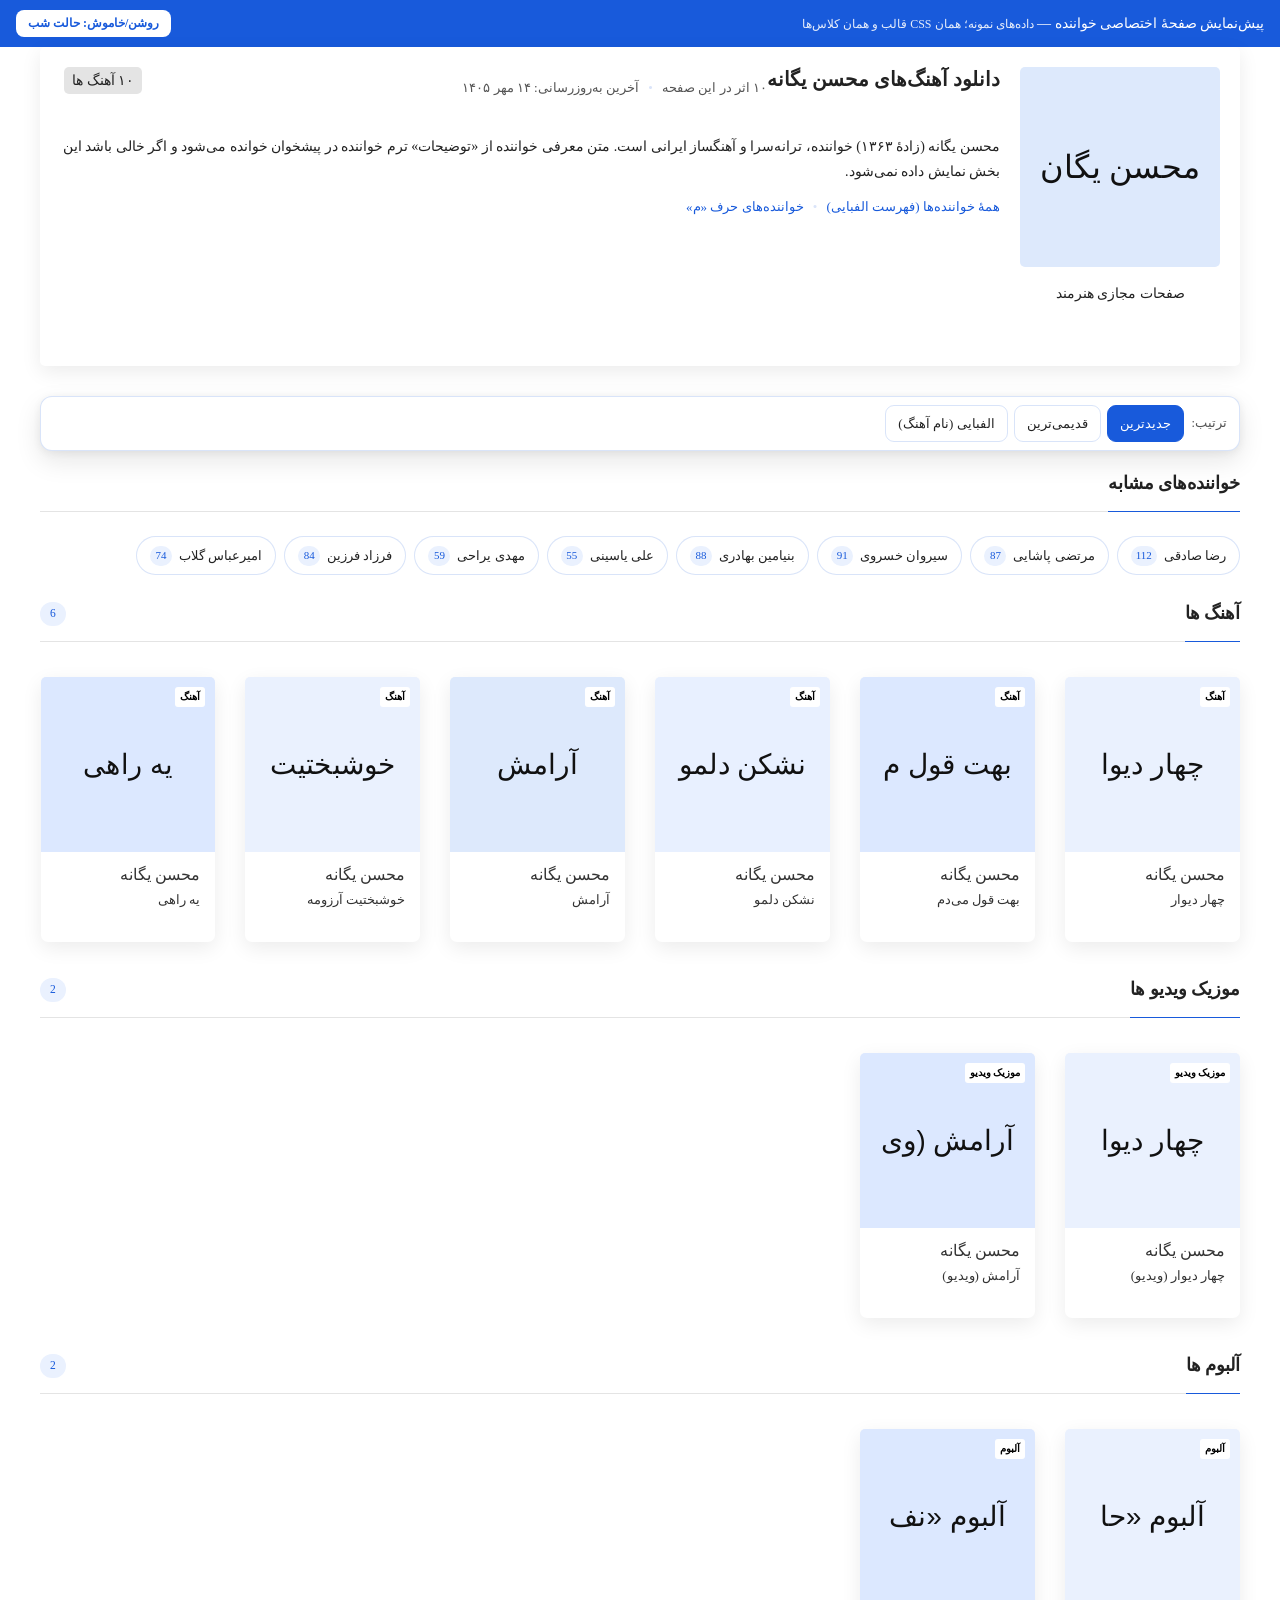
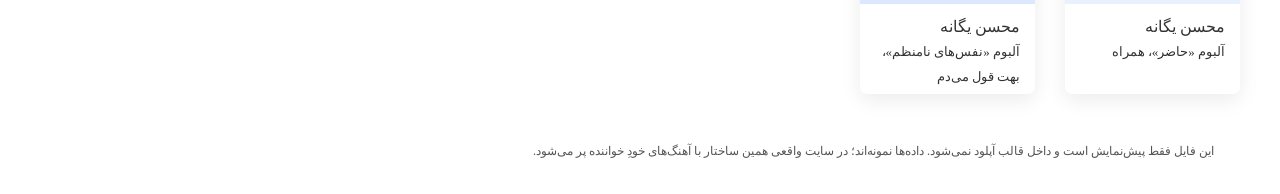
==== cover-post/preview/artist.html @ c1105f00 "feat(artist): artist page v2 — sort bar, profile meta, similar artists, MusicGroup schema taxonomy-s" ====
<!DOCTYPE html>
<html lang="fa" dir="rtl">
<head>
<meta charset="utf-8">
<meta name="viewport" content="width=device-width, initial-scale=1">
<meta name="theme-color" content="#185ADB">
<title>پیش‌نمایش صفحهٔ اختصاصی خواننده — محسن یگانه</title>
<style>
/* --- استایل واقعی قالب (همان style.css) --- */
@charset "utf-8";
/*
Theme Name: TaranehYar
Description: ترانه‌یار (TaranehYar)، پوستهٔ راست‌چین موسیقی برای وردپرس.
Version: 1.0.0
Author: اتحاد وردپرس (EtehadWP)
Text Domain: taranehyar
Domain Path: /languages
*/
/*
==================================================================================
  سیستم رنگ سازمانی آهنگ‌بان  (طراحی تخت — بدون گرادینت)
  --------------------------------------------------------------------------
  آبی آهنگ‌بان      #185ADB      →  --ab-blue       (رنگ اصلی/تأکیدی)
  آبی تیره (هاور)   #1246AD      →  --ab-blue-dark
  آبی کم‌رنگ        #EAF1FE      →  --ab-blue-soft  (هدر باکس ترانه، چیپ‌ها، دکمهٔ ثانویه)
  پس‌زمینهٔ صفحه     #FFFFFF      →  --ab-page       (سفید ساده و استاندارد؛ بدون آبی کمرنگ)
  مشکی              #111111      →  --ab-ink        (پس‌زمینهٔ حالت شب)
  زغالی             #222222      →  --ab-charcoal   (کارت‌های حالت شب)
  سفید              #FFFFFF      →  --ab-white / --ab-surface
  --------------------------------------------------------------------------
  همهٔ رنگ‌های تأکیدی قالب به --ab-blue نگاشت شده‌اند؛ برای تغییر سراسری رنگ سایت
  فقط همان یک متغیر را عوض کنید. حالت شب با بازنویسی همین متغیرها کار می‌کند.
================================================================================== */
:root{
--ab-blue: #185ADB;
--ab-blue-dark: #1246AD;
--ab-blue-accent: #185ADB;
--ab-blue-soft: #EAF1FE;
--ab-ink: #111111;
--ab-charcoal: #222222;
--ab-white: #FFFFFF;
--ab-page: #FFFFFF;
--ab-surface: #FFFFFF;
--ab-text: #222222;
--ab-muted: #555555;
--ab-line: rgba(24,90,219,0.16);
--ab-shadow: 0 10px 26px rgba(17,17,17,0.10),0 2px 8px rgba(17,17,17,0.06);
}
.night{
--ab-blue: #185ADB;
--ab-blue-dark: #1246AD;
--ab-blue-accent: #4C8BFF;
--ab-blue-soft: rgba(24,90,219,0.22);
--ab-page: #111111;
--ab-surface: #222222;
--ab-text: #EEEEEE;
--ab-muted: #BDBDBD;
--ab-line: rgba(255,255,255,0.10);
--ab-shadow: 0 10px 26px rgba(0,0,0,0.45);
}

html,body,div,span,applet,object,iframe,h1,h2,h3,h4,h5,h6,p,blockquote,pre,a,abbr,acronym,address,big,
cite,code,del,dfn,em,img,ins,kbd,q,s,samp,small,strike,strong,sub,sup,tt,var,b,u,i,dl,dt,dd,ol,ul,li,
fieldset,form,label,legend,table,caption,tbody,tfoot,thead,tr,th,td,article,aside,canvas,details,embed, 
figure,figcaption,footer,header,hgroup,menu,output,section,summary,time,mark,audio,video{
margin: 0;padding: 0;border: 0;font-size: 100%;font: inherit;vertical-align: baseline;}
article,aside,details,figcaption,figure,footer,header,hgroup,menu,section{display: block;}
body{line-height: 1px;}
ol,ul{list-style: none;}
blockquote,q{quotes: none;}
blockquote:before,blockquote:after,q:before,q:after{content: '';content: none;}
.aligncenter,img.aligncenter{clear: both;display: block;margin-left: auto;margin-right: auto;margin-top: 15px;margin-bottom: 15px;text-align:center;}
.alignright,img.alignright{float: right;margin: 0 0 15px 15px;}
.alignleft,img.alignleft{float: left;margin: 0 15px 15px 0;}
img{max-width: 100%;height: auto;}
table{border-collapse: collapse;border-spacing: 0;}
ul,ul li{list-style-type: none;}
a{text-decoration: none;transition: 0.3s all;-moz-transition:0.3s all;-webkit-transition:0.3s all;}
a:hover{transition: 0.3s all;-moz-transition:0.3s all;-webkit-transition:0.3s all;}
.clear{clear: both;}
.clear2{clear: both;padding: 7px 0;}
.clear3{clear: both;padding: 14px 0;}
strong{font-weight: bold;}

.h1_hidden_home{display: none;visibility: hidden;opacity: 0;}

@font-face {
font-family: vazir;
src: url('fonts/vazir-fd.woff') format('woff');
font-weight: normal;
font-display: swap;
}
@font-face {
font-family: vazir;
src: url('fonts/vazir-bold-fd.woff') format('woff');
font-weight: bold;
font-display: swap;
}
@font-face {
font-family: vazir;
src: url('fonts/vazir-light-fd.woff') format('woff');
font-weight: 300;
font-display: swap;
}

@font-face {
font-family: vazir;
src: url('fonts/vazir-medium-fd.woff') format('woff');
font-weight: 500;
}

input,button,textarea{font-family: vazir,tahoma;
transition: all 0.3s ease-in-out;-moz-transition: all 0.3s ease-in-out;
-webkit-transition: all 0.3s ease-in-out;}
*{box-sizing: border-box;-moz-box-sizing: border-box;-webkit-box-sizing: border-box;}
body{background: var(--ab-page);color: var(--ab-text);font-family: vazir,tahoma;font-size: 14px;line-height: 25px;direction: rtl;text-align: right;overflow-x: hidden;font-weight: 400;}
a{color: #333;}
.tarlanweb_center{width: 1300px;height: auto;margin: 0 auto;}



#header{width: 100%;height: auto;position: relative;z-index: 88888;padding: 30px 0;
background: #fff;box-shadow: 0px 0px 10px rgba(0, 0, 0, 0.15);}
.darkHeader{background: #fff;padding: 7px 0 !important;position: fixed !important;top: 0;
box-shadow: 0px 0px 10px rgba(0, 0, 0, 0.15);}
.logo_top{width: 150px;height: 40px;float: right;line-height: 0;margin-left: 15px;}
.logo_top a{display: block;line-height: 0;}

.menu_right{width: 45%;float: right;margin-top: 3px;}
.menu_right > ul > li{float: right;margin-left: 5px;}
.menu_right > ul > li:last-child{margin-left: 0;}
.menu_right > ul > li > a{padding: 5px 12px;font-size: 16px;display: inline-block;position: relative;font-weight: 500;
border-radius: 5px;}
.menu_right ul li a:hover,.night .menu_right ul li a:hover{background: var(--ab-blue);color: #fff;}
.menu_right > ul > li > a:hover,.menu_right > ul > li > a:focus,.menu_right > ul > li > a:active{}
.menu_right > ul > li > a:hover:before,.menu_right > ul > li > a:focus:before,.menu_right > ul > li > a:active:before {
-webkit-transform: scale(1);transform: scale(1);}
.menu_right .menu-item-has-children::after{font-family: 'IcoFont';content: '\eac8';
position: absolute;left: 5px;bottom: 0;
transition: all 0.3s ease-in-out;-moz-transition: all 0.3s ease-in-out;
-webkit-transition: all 0.3s ease-in-out;}
.menu_right .menu-item-has-children:hover::after{transform: rotate(180deg);-moz-transform: rotate(180deg);
transition: all 0.3s ease-in-out;-moz-transition: all 0.3s ease-in-out;
-webkit-transition: all 0.3s ease-in-out;}
.menu_right .menu-item-has-children:hover::after{color: #333;}
.menu_right .menu-item-has-children:hover,.menu_right ul ul .menu-item-has-children{}
.menu_right > ul > li.menu-item-has-children > a{padding: 0 6px 0 20px;}
.menu_right > ul > li.menu-item-has-children:hover > a{background: var(--ab-blue);color: #fff;}
.menu_right .menu-item-has-children:hover > a,.menu_right ul ul .menu-item-has-children:hover > a{background: var(--ab-blue);color: #fff;}
.menu_right ul ul .menu-item-has-children:hover > a:before{background: var(--ab-blue);color: #fff;}
.menu_right ul ul .menu-item-has-children::after{position: absolute;
font-family: 'IcoFont';content: '\eac9';font-size: 15px;bottom: 5px !important;left: 10px;}
.menu_right .current-menu-item,.menu_right .current-menu-parent,.menu_right .current-post-parent{}
.menu_right li {position:relative;margin:0px;}
.menu_right li ul.sub-menu {width:200px;position:absolute;margin-top:15px;z-index:999999999;
display:none;background: #333;text-align: right;padding: 15px;border-top: unset;
border-radius:7px;}
.menu_right li ul ul.sub-menu {margin-top: 0;}
.menu_right ul ul li{width: 100%;height: 30px;position: relative;float: right;margin: 3px 1.5%;}
.menu_right ul ul li a {width: 100%;padding:0 10px;position: relative;font-size: 13px;border-radius: 5px;
display: block;height: 30px;line-height: 30px;}
.menu_right > ul > li > ul.sub-menu {top:100%;right: 0;}
.menu_right li li ul {top:0px;right:100%;}
.menu_right li a {display: block;}
#searches{
    width: 220px;
    height: 30px;
    position: relative;float: left;margin: 6px 10px 0 0;
    border-radius:25px;
}
#lsds{
    width: 100%;
    border: none;
    position: absolute;
    left: 0;
    outline: unset;
    background: rgba(167,167,167,.3);color: #444;
    height: 30px;
    text-indent: 10px;font-size: 12px;
    border-radius:25px;
}
#searches button{width: 40px;height: 30px;font-size: 18px;text-align: center;
border: none;position: relative;outline: unset;border-radius: 25px;line-height: 33px;
cursor: pointer;float: left;background: rgba(167,167,167,.3);color: #444;}
#searches button:hover{background: var(--ab-blue);color: #fff;}
.socials_box{float: left;margin-top: 6px;direction: ltr;}
.socials_box a{float: left;width: 30px;height: 30px;margin-right: 7px;text-align: center;line-height: 30px;font-size: 20px;border-radius: 3px;}
.socials_box a.icofont-facebook:hover{background: #4285f4;}
.socials_box a.icofont-paper-plane:hover{background: #08c;}
.socials_box a.icofont-instagram:hover{background: var(--ab-blue);}
.socials_box a.icofont-whatsapp:hover{background: #42e960;}
.socials_box a.icofont-twitter:hover{background: #00aced;}
.socials_box a.icofont-youtube-play:hover{background: var(--ab-blue);}
.socials_box a.icofont-movie:hover{background: #ed145b;}
.socials_box a:hover{color: #fff;}
#footer .socials_box{float: none;margin: 10px auto;}
#footer .socials_box a{display: inline-block;float: none;margin: 5px;}

.dark_light_mode{width: 110px;height: 24px;float: left;position: relative;margin: 9px 0 0 10px;}
#mobiles_header .dark_light_mode{margin-top: 21px;}
.dark_light_mode i{font-size: 24px;margin-top: 0;}
.dark_light_mode .icofont-moon{float: right;}
.dark_light_mode .icofont-sun{float: left;}
.dark_active .icofont-moon{float: left;}
.dark_active .icofont-sun{float: right;}
.toggle_modes {
  position: absolute;margin: auto;
  left: 0px;right: 0;top: 0;
  background: var(--ab-blue);
  width:50px;
  height: 24px;
  cursor: pointer;
  border-radius: 20px;
  transition: 0.5s;
}
.toggle_modes.active {background: #19191b;}
.toggle_modes:before {
  left: 3px;top: 2px;
  content: '';
  position: absolute;
  width: 20px;
  height: 20px;
  background: #fff;
  border-radius: 50%;
  transition: 0.5s;
}
.toggle_modes.active:before {left: 27px;background: #fff;}
.dark_active .icofont-moon{float: left;}
.dark_active .icofont-sun{float: right;}
.vip_img_box{width: 100%;height: auto;clear: both;margin: 30px 0;}
.vip_img_box ul{margin: 0 -10px;}
.vip_img_box ul li{width:50%;float: right;padding: 10px;}
.vip_post{width: 100%;position: relative;direction: rtl;margin: auto;}
.vip_post figure{margin-bottom: 10px;}
.vip_post figure,.vip_post figure a{line-height: 0;display: block;}
.vip_post a img{width: 100%;border-radius: 7px;max-height:360px;}
.ft_box_format{font-family: tahoma;position: absolute;right: 10px;top: 10px;font-size: 10px;font-weight: bold;
padding: 10px 5px;color: #000;background: #fff;line-height: 0;text-transform: capitalize;border-radius: 3px;}
.vip_post header h2{width: 100%;height: auto;margin: 10px 0 5px 0;}
.vip_post header h2 a{display: block;font-size: 15px;font-weight: bold;}
.vip_post header h2 a:hover{color: var(--ab-blue-accent);}

.song_boxs{width: 100%;height: auto;position: relative;margin: 20px 0;}
.songs_title_box{width: 100%;height: auto;clear: both;}
.songs_title_box h3,.songs_title_box h1,.songs_title_box h2{font-size: 18px;float: right;
font-weight: bold;border-bottom: 1px solid var(--ab-blue);padding-bottom: 15px;}
.songs_title_box a{float: left;padding: 2px 10px;border: 1px solid #ddd;margin-top: -3px;background: #fff;
border-radius: 5px;}

.songs_title_box a:hover{border: 1px solid var(--ab-blue);background: var(--ab-blue);color: #fff;}
.song_boxs_posts,.artist_boxs{width: 100%;height: auto;clear: both;}

.song_boxs_posts ul{margin: 0 -15px;}
.song_boxs_posts ul li{width: 16.66%;height: auto;padding: 15px;float: right;}
.songs_post{width: 100%;position: relative;height: 265px;background: #fff;
box-shadow: 0 6px 20px rgba(17,17,17,.08);border-radius: 7px;transition: all 0.3s ease-in-out;-moz-transition: all 0.3s ease-in-out;-webkit-transition: all 0.3s ease-in-out;}
.songs_post header figure{margin-bottom: 10px;}
.songs_post header figure img{width:100%;border-radius: 5px 5px 0 0;}
.songs_post header figure a{display: block;line-height: 0;}
.songs_post header h2 a{display: block;font-size: 16px;font-weight: 500;padding: 0 15px;}
.songs_post header h2 a span{display: block;font-size: 13px;}

.artist_boxs a{width: 180px;height: 180px;display: block;margin: 0 auto;text-align: center;}
.artist_boxs a img{width: 150px;height: 150px;border-radius: 50%;margin: 0 auto;display: block;}
.artist_boxs a span{display: block;margin-top: 5px;}

.songs_post:hover,.artist_boxs a:hover{-webkit-transform: scale(1.08);-moz-transform: scale(1.08);transform: scale(1.08);}

.archive_txt_box{width: 100%;height: auto;clear: both;}

#footer{width: 100%;height: auto;clear: both;padding: 60px 0;position: relative;background: #1d1f28;
color:#fff;text-align: center;}
#footer nav li{display: inline-block;}
#footer nav li a{padding: 5px 15px;color:#fff;border-radius: 5px;}
#footer nav li a:hover,.night #footer nav li a:hover{background: var(--ab-blue);}
#footer p{margin-bottom: 5px;}
#footer a{color:#fff;}
.pagination_box{width: 100%;height: auto;clear: both;margin: 25px 0 50px 0;}
.pagination{width: 100%;list-style: none;box-sizing: border-box;text-align: center;}
.pagination li {width: 40px;height: 40px;display: inline-block;padding: 0;float: none;margin:4px;}
.pagination li a,.pagination li .inactive,.pagination .current{width: 40px;height: 40px;text-align: center;
line-height: 44px;font-size: 18px;background: #111;display: inline-block;color:#fff;
border-radius: 5px;}
.pagination .current,.pagination li a:hover{color: #fff;background: var(--ab-blue);}




#ads_top,#ads_top_dl{width: 100%;height: auto;padding: 15px 0;text-align: center;}


#breadcrumbs_container {
    width: 100%;
    margin: 0 auto;margin-bottom: 25px;
    padding: 15px 0;
    background: rgba(167,167,167,.3);
}




.tooltip {
    position: relative;
}
.tooltip .tooltiptext {
    visibility: hidden;font-size: 13px;
    position: absolute;
    width: 150px;
    background-color: #555;
    color: #fff;
    text-align: center;
    padding: 5px 0;
    border-radius: 6px;
    z-index: 1;
    opacity: 0;
    transition: opacity .6s;
}
.tooltip:hover .tooltiptext {
    visibility: visible;
    opacity: 1;
}
.tooltip .tooltiptext2 {
    visibility: hidden;
    position: absolute;
    width: 120px;
    background-color: #555;
    color: #fff;
    text-align: center;
    padding: 5px 0;
    border-radius: 6px;
    z-index: 1;
}
.tooltip:hover .tooltiptext2 {
    visibility: visible;
}
.tooltip-right {
  top: -5px;
  left: 125%;  
}
.tooltip-right2 {
  top: -5px;
  left: 105%;  
}

.tooltip-right::after {
    content: "";
    position: absolute;
    top: 50%;
    right: 100%;
    margin-top: -5px;
    border-width: 5px;
    border-style: solid;
    border-color: transparent #555 transparent transparent;
}

.tooltip-bottom {
  top: 135%;
  left: 50%;  
  margin-left: -60px;
}

.tooltip-bottom2 {
  top: 125%;
  left: 50%;  
  margin-left: -60px;
}

.tooltip-bottom::after {
    content: "";
    position: absolute;
    bottom: 100%;
    left: 50%;
    margin-left: -5px;
    border-width: 5px;
    border-style: solid;
    border-color: transparent transparent #555 transparent;
}

.tooltip-top {
  bottom: 125%;
  left: 50%;  
  margin-left: -60px;
}
.tooltip-top2 {
  bottom: 115%;
  left: 50%;  
  margin-left: -60px;
}

.tooltip-top::after {
    content: "";
    position: absolute;
    top: 100%;
    left: 50%;
    margin-left: -5px;
    border-width: 5px;
    border-style: solid;
    border-color: #555 transparent transparent transparent;
}

.tooltip-left {
  top: -5px;
  bottom:auto;
  right: 128%;  
}

.tooltip-left2 {
  top: -5px;
  bottom:auto;
  right: 105%;  
}

.tooltip-left::after {
    content: "";
    position: absolute;
    top: 50%;
    left: 100%;
    margin-top: -5px;
    border-width: 5px;
    border-style: solid;
    border-color: transparent transparent transparent #555;
}

.tooltip .tooltiptext-bottomarrow {
    visibility: hidden;
    width: 120px;
    background-color: #111;
    color: #fff;
    text-align: center;
    border-radius: 6px;
    padding: 5px 0;
    position: absolute;
    z-index: 1;
    bottom: 130%;
    left: 50%;
    margin-left: -60px;
}
.tooltip .tooltiptext-bottomarrow::after {
    content: "";
    position: absolute;
    top: 100%;
    left: 50%;
    margin-left: -5px;
    border-width: 5px;
    border-style: solid;
    border-color: black transparent transparent transparent;
}
.tooltip:hover .tooltiptext-bottomarrow {
    visibility: visible;
}

.tooltip .tooltiptext-toparrow {
    visibility: hidden;
    width: 120px;
    background-color: #111;
    color: #fff;
    text-align: center;
    border-radius: 6px;
    padding: 5px 0;
    position: absolute;
    z-index: 1;
    top: 150%;
    left: 50%;
    margin-left: -60px;
}
.tooltip .tooltiptext-toparrow::after {
    content: "";
    position: absolute;
    bottom: 100%;
    left: 50%;
    margin-left: -5px;
    border-width: 5px;
    border-style: solid;
    border-color: transparent transparent black transparent;
}
.tooltip:hover .tooltiptext-toparrow {
    visibility: visible;
}

.tooltip .tooltiptext-leftarrow {
    visibility: hidden;
    width: 120px;
    background-color: #111;
    color: #fff;
    text-align: center;
    border-radius: 6px;
    padding: 5px 0;
    position: absolute;
    z-index: 1;
    top: -5px;
    left: 110%;
}
.tooltip .tooltiptext-leftarrow::after {
    content: "";
    position: absolute;
    top: 50%;
    right: 100%;
    margin-top: -5px;
    border-width: 5px;
    border-style: solid;
    border-color: transparent black transparent transparent;
}
.tooltip:hover .tooltiptext-leftarrow {
    visibility: visible;
}
.tooltip .tooltiptext-rightarrow {
    visibility: hidden;
    width: 120px;
    background-color: #111;
    color: #fff;
    text-align: center;
    border-radius: 6px;
    padding: 5px 0;
    position: absolute;
    z-index: 1;
    top: -5px;
    right: 110%;
}
.tooltip .tooltiptext-rightarrow::after {
    content: "";
    position: absolute;
    top: 50%;
    left: 100%;
    margin-top: -5px;
    border-width: 5px;
    border-style: solid;
    border-color: transparent transparent transparent black;
}
.tooltip:hover .tooltiptext-rightarrow {}
 

.comments_boxes_p ul{margin: 7px 0;}
.comments_boxes_p li{position: relative;padding-right: 22px;}
.comments_boxes_p li::before {
    content: "\eed6";
    font-family: IcoFont !important;
    vertical-align: middle;
    position: absolute;
    right: 0;
    font-size: 20px;
    color: #43b649;
}
#comment-nav-above{text-align: center;border-radius: 3px;-moz-border-radius: 3px;-webkit-border-radius: 3px;
box-shadow: 1px 1px 7px rgba(0,0,0,.2);-moz-box-shadow: 1px 1px 7px rgba(0,0,0,.2);-webkit-box-shadow: 1px 1px 7px rgba(0,0,0,.2);-ms-box-shadow: 1px 1px 7px rgba(0,0,0,.2);margin: 5px auto;border: none;
display: table;white-space: nowrap;padding: 3px;}
#comment-nav-above a,#comment-nav-above span {padding: 7px 14px;display: inline-block;
border-radius: 3px;-moz-border-radius: 3px;-webkit-border-radius: 3px;}
#comment-nav-above a:focus,#comment-nav-above a:hover,#comment-nav-above span.current {background: #e54a3a;color: #fff;}

#comments,.woocommerce-Reviews{width: 100%;height: auto;margin: 10px auto;}
#commentform{width: 100%;height: auto;margin: 0 auto;}
.comment-form-rating{width: 100%;float: right;margin-bottom: 0 !important;}
.right-commentss{width: 100% !important;height: auto;float: right;}
.leftss00{width: 100%;float: left;}
.comment-form-author{width: 49.4%;float: right;}
.comment-form-email{width: 49.4%;float: left;}
.comment-form-url{display: none;}

textarea#comment,.woocommerce #review_form #respond textarea,#reviews textarea{width: 100% !important;
height: 150px !important;float: left !important;margin-bottom: 5px;}
.comment-form-comment{width: 100%;height: auto;float: none;margin: 0 auto;}
.side_boxs select{width: 90% !important;height: 30px;margin: 15px auto;float: none !important;}
#comments input#author,#comments input#email,#comments input#url,#reviews input#url,
#reviews input#email,#reviews input#author,.side_boxs select,
#edd_checkout_form_wrap input[type="text"],#edd_checkout_form_wrap input[type="email"],
#edd_checkout_form_wrap input[type="password"],#edd_checkout_form_wrap input[type="tel"],
#edd_checkout_form_wrap textarea,.rkianoosh_txt form input{
  width: 100%;
  height: 40px;
  float: right;
  position: relative;
  font-size: 13px !important;
background: rgba(255,255,255,0.2);color: #fff;
border: 1px solid rgba(255,255,255,0.2);
  text-indent: 10px;
  border-radius: 5px;
}
.rkianoosh_fields input[type="submit"]{color: #fff !important;}


.wpcf7-quiz-label{width: 100%;clear: both;display: block;}
.wpcf7-form-control-wrap {position: unset !important;}

.comment-form-comment textarea#comment{width: 100% !important;}
.logged-in .comment-form-comment textarea#comment{width: 100% !important;}
.comment-form-comment textarea#comment,#reviews textarea,.rkianoosh_txt form textarea{
  font-size: 13px !important;
  height: 150px;background: rgba(255,255,255,0.2);color: #fff;
border: 1px solid rgba(255,255,255,0.2);
  padding: 10px;
  position: relative;
  text-align: justify !important;
  float: left;border-radius: 5px;}
.rkianoosh_txt form textarea,.rkianoosh_txt form input[type="submit"]{float: right !important;clear: both;}
#comments input#author,#comments input#email,#comments input#url,#comments textarea#comment,
#reviews input#author{transition: all 0.5s;margin:0 0 10px 0;}
.form-submit #submit,#reviews #submit,.rkianoosh_txt form input[type="submit"]{
width: 110px !important;
height: 40px !important;
font-size: 15px;border: unset;outline: unset;
cursor: pointer;
float: left;
background: var(--ab-blue);
color: #fff;
box-shadow: inset 0 1px 0 rgba(255,255,255,.15),0 1px 1px rgba(0,0,0,.075);
border: 1px solid transparent;
border-radius: 3px;
}
.form-submit #submit:hover,.rkianoosh_txt form input[type="submit"]:hover{color: #fff;background: var(--ab-blue);}
.bypostauthor{}
.comment-content{width: 100%;float: left;height: auto;position: relative;text-align: justify;}
.rkianoosh_ir_com{width: 100%;position: relative;margin-top: 5px;}
#respond{width:100%;height:auto;margin-bottom: 25px;}
.commentlist li{width:100%;height:auto;margin:0 auto;position: relative;border: 1px solid rgba(0,0,0,0.4);
padding:10px 15px;margin-bottom: 15px;background: rgba(255,255,255,0.2);
border-radius: 5px;}
.commentlist li footer{border-bottom: 1px solid rgba(0,0,0,.4);padding-bottom: 5px;margin-bottom: 5px;}

#reply-title{margin:0 20px;font-size: 14px;}
.left_kianoosh_like{width: auto;float: right;text-align: center;margin: 3px 7px 0 0;
font-size: 13px;padding: 0;line-height: 25px;}
.comments_likes{width: 40%;float: right;display: inline-grid;}
.comment-date{float: left;text-align: left;padding: 0;}
#comments .avatar,.woocommerce-Reviews .avatar{
  width: 45px !important;
  height: 45px !important;
  border-radius: 3px;
}
.fn{line-height: 30px;float: right;font-size: 15px;position: relative;z-index: 2;}
.fn a{color: #49962d !important;}

.comment-meta{padding-bottom: 0;padding: 0 !important;width: 50px;display: none;
position: absolute;right: 15px;top: 20px;
margin-top: 0 !important;border-top: none !important;}
.comment-replay{float: left;}
.comment-replay a{text-align: center;float: left;}
.comment-replay a::before{content: "\efd4";font-family: IcoFont !important;vertical-align: middle;margin-left: 5px;}
.comment-replay a:hover{}

#commentnotes{font-size:10px;}
.comment .depth-2,.comment .depth-3,.comment .depth-4,.comment .depth-5{width:97%;margin-bottom: 15px;}
.comment-title{font-size: 16px;padding: 15px;}
.attachment-shop_thumbnail{width: 23%;height: 50px;padding: 0.5%;margin: 5px 0.48%;float: right;border: 1px solid #D4D4D4;}




.responsive-menu-button-inner {position: absolute;width: 24px;height: 2px;
left: 0;top: 0;bottom: 0;right: 0;margin: auto;background-color: #afafaf;}
.panel-menu-button-inner::after,.panel-menu-button-inner::before,.responsive-menu-button-inner::after,
.responsive-menu-button-inner::before {content: "";
-webkit-transition: transform .45s cubic-bezier(.5,-.6,.19,1),top .45s cubic-bezier(.5,-.6,.19,1),bottom .45s cubic-bezier(.5,-.6,.19,1),background .3s ease-in-out;
-webkit-transition: top .45s cubic-bezier(.5,-.6,.19,1),bottom .45s cubic-bezier(.5,-.6,.19,1),background .3s ease-in-out,-webkit-transform .45s cubic-bezier(.5,-.6,.19,1);
transition: top .45s cubic-bezier(.5,-.6,.19,1),bottom .45s cubic-bezier(.5,-.6,.19,1),background .3s ease-in-out,-webkit-transform .45s cubic-bezier(.5,-.6,.19,1);
transition: transform .45s cubic-bezier(.5,-.6,.19,1),top .45s cubic-bezier(.5,-.6,.19,1),bottom .45s cubic-bezier(.5,-.6,.19,1),background .3s ease-in-out;
transition: transform .45s cubic-bezier(.5,-.6,.19,1),top .45s cubic-bezier(.5,-.6,.19,1),bottom .45s cubic-bezier(.5,-.6,.19,1),background .3s ease-in-out,-webkit-transform .45s cubic-bezier(.5,-.6,.19,1);
}
.panel-menu-button-inner,.panel-menu-button-inner::after,.panel-menu-button-inner::before,
.responsive-menu-button-inner,.responsive-menu-button-inner::after,.responsive-menu-button-inner::before{
position: absolute;width: 24px;height: 2px;background-color: #afafaf;}
.panel-menu-button-inner::before,.responsive-menu-button-inner::before{bottom: -7px;}
.panel-menu-button-inner::after,.responsive-menu-button-inner::after{top: -7px;}
.responsive-menu-button-inner::after, .responsive-menu-button-inner::before{right: 0;}

#mobiles_header{width:100%;height: 65px;position:fixed;top:0;right:0;left:0;
z-index:99999999999;background: #fff;padding:0 2%;box-shadow:0 0 20px rgba(0,0,0,0.4);}
#cssmenu{}
.navicon{height:40px;width:40px;line-height: 43px;float:left;cursor:pointer;position: relative;
font-size: 20px;text-align: center;background: #111;color: #fff;margin:12px 10px 0 0;
border-radius: 4px;}
#mobiles_header .circle_hlink{height:40px;width:40px;line-height: 43px;float: left;text-align: center;
cursor: pointer;background: #111;color: #fff;position: relative;font-size: 20px;margin:12px 10px 0 0;
border-radius: 4px;}

#mobiles_header .login_register_url{height:46px;width:46px;line-height: 49px;font-size: 25px;padding: 0;
margin:10px 15px 0 0 !important;text-align: center !important;}



.mobiles_menu{width: 240px;height: 100%;position: fixed;overflow-y: auto;float: none;
right: 0px;top: 0;background: #333;z-index: 999999999;margin: 0px -262px 0px 0px;}

.bodydeactive{width:100%;height:100%;background:rgba(0, 0, 0, 0.4);position:fixed;z-index:99999999;
display:none;top:0px;right: 0;left: 0;bottom: 0;}

.top_logo_title{width:100%;height:auto;background:#424141;text-align:center;position:relative;padding: 15px 0;margin-bottom: 10px;}
.top_logo_title a{display: block;width: 100%;height: auto;clear: both;color: #fff;}
.top_logo_title img{display: block;margin: 0 auto;padding: 10px 0;}
.top_logo_title span{padding-bottom: 10px;display: block;}

.search_icons{font-size: 18px;margin-left: 0;}
.search_mobile_box{}
.logo_mobiles{height: 40px;line-height: 0;margin-top: 12px;float: right;}
.logo_mobiles figure{width: 150px;height: 40px;}
.logo_mobiles span{display: block;line-height: 20px;}
.mob_titles_h1{font-size: 16px;margin-top: 10px;font-weight: bold;}
.mob_titles_h2{font-size: 12px;}

.searches_mobile{width: 100%;height: 65px;margin: 0 auto;display: none;z-index: 9999999999;
position:absolute;right: 0;left: 0;top: 0;color: #fff;}
#lsds_mobile{width: 100%;height: 100%;position: absolute;right: 0;top: 0;left: 0;bottom: 0;color: #333;
background: #fff;border: unset;padding-right: 20px;}
.searches_mobile button{width: 60px;height: 60px;text-align: center;font-size: 25px;cursor: pointer;color: #333;
border: unset;background: transparent;position: absolute;left: 0;top: 0;}

#cssmenu,#cssmenu ul,#cssmenu ul li,#cssmenu ul li a {
  margin: 0;
  padding: 0;
  border: 0;
  list-style: none;
  line-height: 1;
  display: block;
  position: relative;
  -webkit-box-sizing: border-box;
  -moz-box-sizing: border-box;
  box-sizing: border-box;
}
#cssmenu {
  width: 100%;
  color: #ffffff;position: relative;
}
#cssmenu ul ul {
  display: none;
}
.align-right {
  float: right;
}
#cssmenu ul li,#cssmenu ul li a{position: relative;display: block;}
#cssmenu > ul > li > a {
  padding: 10px 20px;
  z-index: 2;
  font-size: 14px;
  color: #fff;display: block;
}
#cssmenu > ul > li > a:hover,#cssmenu > ul > li.active > a,
#cssmenu > ul > li.open > a{background: var(--ab-blue);}
#cssmenu > ul > li.open > a {
  box-shadow: inset 0 1px 0 rgba(255, 255, 255, 0.15), 0 1px 1px rgba(0, 0, 0, 0.15);
}
#cssmenu > ul > li:last-child > a,#cssmenu > ul > li.last > a {}
.holder {
  width: 0;
  height: 0;
  position: absolute;
  top: 0;
  left: 0;
}
.holder::after,.holder::before {
  display: block;
  position: absolute;
  content: "";
  width: 6px;
  height: 6px;left: 20px;
  z-index: 10;
  -webkit-transform: rotate(-135deg);
  -moz-transform: rotate(-135deg);
  -ms-transform: rotate(-135deg);
  -o-transform: rotate(-135deg);
  transform: rotate(-135deg);
}
.holder::after {
  top: 11px;
  border-top: 2px solid #ffffff;
  border-left: 2px solid #ffffff;
}
#cssmenu > ul > li > a:hover > span::after,
#cssmenu > ul > li.active > a > span::after,
#cssmenu > ul > li.open > a > span::after {
  border-color: #eee;
}
.holder::before {
  top: 12px;
  border-top: 2px solid;
  border-left: 2px solid;
  border-top-color: inherit;
  border-left-color: inherit;
}
#cssmenu ul ul li a {
  padding: 10px 20px;
  z-index: 1;
  font-size: 13px;
  color: #eee;
}
#cssmenu ul ul li:hover > a,
#cssmenu ul ul li.open > a,
#cssmenu ul ul li.active > a {
  color: #fff;
}
#cssmenu ul ul li:first-child > a {
}
#cssmenu ul ul ul li:first-child > a {
}
#cssmenu ul ul ul li a {
  padding-right: 30px;
}
#cssmenu > ul > li > ul > li:last-child > a,
#cssmenu > ul > li > ul > li.last > a {
  border-bottom: 0;
}
#cssmenu > ul > li > ul > li.open:last-child > a,
#cssmenu > ul > li > ul > li.last.open > a {
}
#cssmenu > ul > li > ul > li.open:last-child > ul > li:last-child > a {
  border-bottom: 0;
}
#cssmenu ul ul li.has-sub > a::after {
  display: block;
  position: absolute;
  content: "";
  width: 5px;
  height: 5px;
  left: 20px;
  z-index: 10;
  top: 11.5px;
  border-top: 2px solid #eeeeee;
  border-left: 2px solid #eeeeee;
  -webkit-transform: rotate(-135deg);
  -moz-transform: rotate(-135deg);
  -ms-transform: rotate(-135deg);
  -o-transform: rotate(-135deg);
  transform: rotate(-135deg);
}
#cssmenu ul ul li.active > a::after,
#cssmenu ul ul li.open > a::after,
#cssmenu ul ul li > a:hover::after {
  border-color: #ffffff;
}
.mobiles_menu .socials_box{margin: 0 auto;float: none;text-align: center;background: #333;
position: absolute;bottom: 0;right: 0;left: 0;direction: ltr;}
.mobiles_menu .socials_box a{width: 40px;height: 40px;line-height: 40px;color: #fff;
display: inline-block;margin: auto;float: none;}

.site_desings{width: 100%;height: 25px;clear: both;padding-top: 5px;text-align: center;font-size: 12px;}
.social_ftb{margin-bottom: 10px;}

.top_page{position: fixed;left: 10px;bottom: 10px;width: 40px;height: 40px;line-height: 35px;
background: #fff;border-radius: 5px;box-shadow: 0 6px 20px rgba(17,17,17,.08);
font-size: 30px;text-align: center;cursor: pointer;display: none;z-index: 999999;
transition:all 0.3s ease-in-out;}
.top_page .icofont-thin-up{display: block;margin-top: 4px;}

.top_page:hover{background: var(--ab-blue);color:#fff;}

.fix_bottom_right_box{height: 30px;position: fixed;right: 10px;bottom: 15px;z-index: 999999;opacity: 0.7;}
.fix_bottom_right_box a{color: #fff;float: right;margin-left: 10px;border-radius: 5px;font-weight: bold;padding:17px 10px;line-height: 0;
font-size: 14px;}
.fix_bottom_right_box:hover{opacity: 1;}
.telegrams_ch{background: #005075;}
.instagrms_ch{background: var(--ab-blue);}

.pagination_box_artist{width: 100%;height: auto;clear: both;text-align: center;}
.pagination_box_artist a,.pagination_box_artist .current{text-align: center;font-size: 15px !important;background: #111;border-radius: 5px;color:#fff;padding:5px 12px;}
.pagination_box_artist .current,.pagination_box_artist a:hover{color: #fff;background: var(--ab-blue);}
.singers_box_tarlanweb li a{display: block;line-height: 0;text-align: center;}
.singers_box_tarlanweb li img{border-radius: 5px;}
.singers_box_tarlanweb li a span{width: 100%;height: 40px;line-height: 40px;}



.music_textss{text-align:center;}



.slide_img_top .owl-dots{display: none !important;}
.owl-carousel,.owl-carousel .owl-item{-webkit-tap-highlight-color:transparent;position:relative;direction: ltr !important;}
.owl-carousel .owl-stage{position:relative;-ms-touch-action:pan-Y;touch-action:manipulation;-moz-backface-visibility:hidden}
.owl-carousel .owl-stage:after{content:".";display:block;clear:both;visibility:hidden;line-height:0;height:0}
.owl-carousel .owl-stage-outer{position:relative;overflow:hidden;-webkit-transform:translate3d(0,0,0)}
.owl-carousel .owl-item,.owl-carousel .owl-wrapper{-webkit-backface-visibility:hidden;-moz-backface-visibility:hidden;-ms-backface-visibility:hidden;-webkit-transform:translate3d(0,0,0);-moz-transform:translate3d(0,0,0);-ms-transform:translate3d(0,0,0)}
.owl-carousel .owl-item{min-height:1px;float:left;-webkit-backface-visibility:hidden;-webkit-touch-callout:none}
.owl-carousel .owl-dots.disabled,.owl-carousel .owl-nav.disabled{display:none}
.no-js .owl-carousel,.owl-carousel.owl-loaded{display:block}
.owl-carousel .owl-dot,.owl-carousel .owl-nav .owl-next,.owl-carousel .owl-nav .owl-prev{cursor:pointer;-webkit-user-select:none;-khtml-user-select:none;-moz-user-select:none;-ms-user-select:none;user-select:none;
transition: all 0.3s ease-in-out;-moz-transition: all 0.3s ease-in-out;-webkit-transition: all 0.3s ease-in-out;}
.owl-carousel .owl-nav button.owl-next,.owl-carousel .owl-nav button.owl-prev,.owl-carousel button.owl-dot{
background:0 0;color:inherit;border:none;padding:0!important;font:inherit;
}
.owl-carousel.owl-loading{opacity:0;display:block}
.owl-carousel.owl-hidden{opacity:0}
.owl-carousel.owl-refresh .owl-item{visibility:hidden}
.owl-carousel.owl-drag .owl-item{-ms-touch-action:pan-y;touch-action:pan-y;-webkit-user-select:none;-moz-user-select:none;-ms-user-select:none;user-select:none}
.owl-carousel.owl-grab{cursor:move;cursor:grab}
.owl-carousel.owl-rtl{direction:rtl !important;}
.owl-carousel.owl-rtl .owl-item{float:right}
.owl-carousel .animated{animation-duration:1s;animation-fill-mode:both}
.owl-carousel .owl-animated-in{z-index:0}
.owl-carousel .owl-animated-out{z-index:1}
.owl-carousel .fadeOut{animation-name:fadeOut}
@keyframes fadeOut{0%{opacity:1}100%{opacity:0}}
.owl-height{transition:height .5s ease-in-out}
.owl-carousel .owl-item .owl-lazy{opacity:0;transition:opacity .4s ease}
.owl-carousel .owl-item .owl-lazy:not([src]),.owl-carousel .owl-item .owl-lazy[src^=""]{max-height:0}
.owl-carousel .owl-item img.owl-lazy{transform-style:preserve-3d}
.owl-carousel .owl-video-wrapper{position:relative;height:100%;background:#000}
.owl-carousel .owl-video-play-icon{position:absolute;height:80px;width:80px;left:50%;top:50%;margin-left:-40px;margin-top:-40px;background:url(owl.video.play.png) no-repeat;cursor:pointer;z-index:1;-webkit-backface-visibility:hidden;transition:transform .1s ease}
.owl-carousel .owl-video-play-icon:hover{-ms-transform:scale(1.3,1.3);transform:scale(1.3,1.3)}
.owl-carousel .owl-video-playing .owl-video-play-icon,.owl-carousel .owl-video-playing .owl-video-tn{display:none}
.owl-carousel .owl-video-tn{opacity:0;height:100%;background-position:center center;background-repeat:no-repeat;background-size:contain;transition:opacity .4s ease}
.owl-carousel .owl-video-frame{position:relative;z-index:1;height:100%;width:100%}
.owl-theme .owl-nav{text-align: center;-webkit-tap-highlight-color: transparent; }
.owl-theme .owl-nav [class*='owl-'] {width: 35px;height: 35px;font-size: 40px !important;
position: absolute;background: var(--ab-blue) !important;margin: auto;top: 45%;
color:#fff !important;text-align: center;cursor: pointer;
border-radius:7px;-webkit-transform: translateY(-50%);transform: translateY(-50%);}
.owl-carousel .owl-nav button.owl-prev{right: -10px !important;left: auto;}
.owl-carousel .owl-nav button.owl-next{left: -10px !important;right: auto;}
.owl-theme .owl-nav [class*='owl-']:hover{background: var(--ab-blue);color:#fff !important;text-decoration: none;}
.owl-theme .owl-nav .disabled {opacity: 0.5;cursor: default; }
.owl-theme .owl-nav.disabled + .owl-dots{margin-top: 10px; }
.owl-theme .owl-dots {text-align: center;-webkit-tap-highlight-color: transparent;margin-top: 20px;}
.owl-theme .owl-dots .owl-dot {display: inline;zoom: 1;*display: inline;}
.owl-theme .owl-dots .owl-dot span {width: 10px;height: 10px;margin: 3px;background: #ddd;display: block;
-webkit-backface-visibility: visible;transition: opacity 200ms ease;border-radius: 30px;}
.owl-theme .owl-dots .owl-dot.active span,.owl-theme .owl-dots .owl-dot:hover span{background: var(--ab-blue);}

.artists_slider .owl-item{padding: 20px 0;}

.vip_top_slider .owl-nav{visibility: hidden;opacity: 0;transition:all 0.3s ease-in-out;-moz-transition:all 0.3s ease-in-out;-webkit-transition:all 0.3s ease-in-out;}
.vip_top_slider:hover .owl-nav{visibility: visible;opacity: 1;}




.screen-reader-text {
  /* Reusable, toolbox kind of class */
  position: absolute;font-size:0 !important;
}

.disabled {
  color: rgba(167,167,167,.3);
  cursor: default;
}

.show {
  display: inline-block !important;
}

#index_music_player{box-shadow: 0 6px 20px rgba(17,17,17,.08);background: #fff;border-radius: 7px;}
.music_box_player {width:100%;height:80px;font-size:1em;margin:0 auto;padding:15px;margin:30px 0;position: relative;}
.music_box_player .player {
  height: 60px;
  margin: 0;
  position: relative;
  width: 100%;
  /* Small devices (tablets, 768px and up) */
  /* Medium devices (desktops, 992px and up) */
  /* Large devices (large desktops, 1200px and up) 
  *zoom: 1;*/
}
.player_controls{width: 170px;height: 50px;float: left;vertical-align: middle;}
.music_box_player .large-toggle-btn {width: 50px;height: 50px;float: left;}
.music_box_player .large-toggle-btn .icofont-play-alt-1{
  cursor: pointer;
  display: inline-block;
  position: relative;
  font-size: 50px;
}
.music_box_player .large-toggle-btn .icofont-pause {
  cursor: pointer;
  display: inline-block;
  position: relative;
  font-size: 50px;
}
.music_box_player .info-box {width: 83%;position: relative;float: right;height: 50px;}
.music_box_player .info-box .track-info-box {width: 22%;height: 50px;
  float: right;font-family: vazir;
  font-size: 12px;
  visibility: visible !important; /* hidden 
  *zoom: 1;*/
}
.music_box_player .info-box .track-info-box .track-title-text{display: block;font-size: 16px;font-weight: 500;}
.music_box_player .info-box .track-info-box .audio-time {
  display: inline-block;
  padding: 0 0 0 5px;
  width: 80px;
}
.music_box_player .info-box .track-info-box:before, body .music_box_player .player .info-box .track-info-box:after {
  content: " ";
  display: table;
}
.music_box_player .info-box .track-info-box:after {
  clear: both;
  display: block;
  font-size: 0;
  height: 0;
  visibility: hidden;
}
.music_box_player .progress-box {
  float: left;
  min-width: 75%;margin-top: 19px;
  position: relative;
}
.music_box_player .progress-box .progress-cell {
  height: 12px;width: 100%;float: left;
  position: relative;direction: ltr;
}
.music_box_player .progress-box .progress-cell .progress {
  background: #555;
  height: 8px;
  position: relative;
  width: auto;
}
.music_box_player .progress-box .progress-cell .progress .progress-buffer {
  background: var(--ab-blue);
  height: 100%;
  width: 0;
}
.music_box_player .progress-box .progress-cell .progress .progress-indicator {
  background: #000;
  border-radius: 3px;
  cursor: pointer;
  height: 10px;
  left: 0;
  overflow: hidden;
  position: absolute;
  top: -1px;
  width: 22px;
}
.music_box_player .previous-track-btn {
  cursor: pointer;float: left;width: 40px;height: 50px;text-align: center;line-height: 58px;
  display: inline-block;
}
.music_box_player .previous-track-btn:before {
  content: "\ecad";
  font: 2em IcoFont !important;
  
}
.music_box_player .next-track-btn,.album_show_hide{
  cursor: pointer;width: 40px;height: 50px;text-align: center;line-height: 57px;
  display: inline-block;float: right;
}
.album_show_hide{line-height: 58px;}
.music_box_player .next-track-btn:before{
  content: "\ecad";
  font: 2em IcoFont !important;
  transform: rotate(180deg);display: inline-block;
}
.album_show_hide i{font-size: 2em;}

.music_box_player .player:before,.music_box_player .player:after {
  content: " ";
  display: table;
}
.music_box_player .player:after {
  clear: both;
  display: block;
  font-size: 0;
  height: 0;
  visibility: hidden;
}
.music_box_player .play-list {
  display: block;font-family: vazir;
  width: 300px;
position: absolute;left: 0;top: 75px;
z-index: 888;
background: #fff;box-shadow: 0 6px 20px rgba(17,17,17,.08);
border-radius:0 0 7px 7px;
padding: 0 10px 10px 10px;
}
.music_box_player .play-list .play-list-row {
  display: block;
  margin: 10px 0;
  width: 100%;
  /**zoom: 1;*/
}
.music_box_player .play-list .play-list-row .track-title .playlist-track {
  color: #333;
  text-decoration: none;
}
.music_box_player .play-list .play-list-row .track-title .playlist-track:hover {
  text-decoration: underline;
}
.music_box_player .play-list .play-list-row .small-toggle-btn {
  cursor: pointer;
  display: inline-block;
  height: 20px;
  margin: 0 auto;
  overflow: hidden;
  position: relative;
  text-align: center;
  vertical-align: middle;
  width: 20px;
}
.music_box_player .play-list .play-list-row .small-toggle-btn .small-play-btn {
  display: inline-block;
}
.music_box_player .play-list .play-list-row .small-toggle-btn .small-play-btn:before {
  content: "\eca6";
  font: 0.85em icofont;
}
.music_box_player .play-list .play-list-row .small-toggle-btn .small-pause-btn {
  display: inline-block;
}
.music_box_player .play-list .play-list-row .small-toggle-btn .small-pause-btn:before {
  content: "\eca5";
  font: 0.85em icofont;
}
.music_box_player .play-list .play-list-row .track-number {
  display: inline-block;
}
.music_box_player .play-list .play-list-row .track-title {
  display: inline-block;
}
.music_box_player .play-list .play-list-row .track-title .playlist-track {
  text-decoration: none;
}
.music_box_player .play-list .play-list-row .track-title .playlist-track:hover {
  text-decoration: underline;
}
.music_box_player .play-list .play-list-row .track-title.active-track {
  font-weight: bold;color: var(--ab-blue-accent) !important;
}
.music_box_player .play-list .play-list-row .track-title.active-track a{color: var(--ab-blue-accent);}
.music_box_player .play-list .play-list-row:before,.music_box_player .play-list .play-list-row:after {
  content: " ";
  display: table;
}
.music_box_player .play-list .play-list-row:after {
  clear: both;
  display: block;
  font-size: 0;
  height: 0;
  visibility: hidden;
}
.player_controls i:before{transition: all 0.3s ease-in-out;}
.player_controls i:hover:before,.large-toggle-btn .icofont-pause{color:var(--ab-blue);}

.volume_box{width: 30px;float: right;margin: -7px -40px 0 0;position: relative;}
.volume_box i{float: left;font-size: 2em;margin-top: -3px;}
.progress-box input[type=range] {direction: ltr;
  -webkit-appearance: none; /* Hides the slider so that custom slider can be made */
  width: 70px; /* Specific width is required for Firefox. */
  background: transparent; /* Otherwise white in Chrome */
position: absolute;
top: -50px;visibility: hidden;opacity: 0;
transform: rotate(-90deg);-moz-transform: rotate(-90deg);-webkit-transform: rotate(-90deg);
left: -30px;
}
.volume_box:hover input[type=range]{visibility: visible;opacity: 1;}
.progress-box input[type=range]::-webkit-slider-thumb {
  -webkit-appearance: none;
}

.progress-box input[type=range]:focus {
  outline: none; /* Removes the blue border. You should probably do some kind of focus styling for accessibility reasons though. */
}

.progress-box input[type=range]::-ms-track {
  width: 100%;
  cursor: pointer;

  /* Hides the slider so custom styles can be added */
  background: transparent; 
  border-color: transparent;
  color: transparent;
}
/* Special styling for WebKit/Blink */
.progress-box input[type=range]::-webkit-slider-thumb {
  -webkit-appearance: none;
height: 10px;
  width: 10px;
  border-radius: 3px;
  background: #ffffff;
  cursor: pointer;
  /*margin-top: -14px;  You need to specify a margin in Chrome, but in Firefox and IE it is automatic */
}

/* All the same stuff for Firefox */
.progress-box input[type=range]::-moz-range-thumb {
height: 10px;
  width: 10px;
  border-radius: 3px;
  background: #fff;
  cursor: pointer;
}

/* All the same stuff for IE */
.progress-box input[type=range]::-ms-thumb {
height: 10px;
  width: 10px;
  border-radius: 3px;
  background: #fff;
  cursor: pointer;
}

.progress-box input[type=range]::-webkit-slider-runnable-track {
  width: 100%;
  height: 8.4px;
  cursor: pointer;
  background: #555;
  border-radius: 1.3px;
}

.progress-box input[type=range]:focus::-webkit-slider-runnable-track {
  background: #555;
}

.progress-box input[type=range]::-moz-range-track {
  width: 100%;
  height: 8.4px;
  cursor: pointer;
  background: #555;
  border-radius: 1.3px;
}

.progress-box input[type=range]::-ms-track {
  width: 100%;
  height: 8.4px;
  cursor: pointer;
  background: transparent;
  border-color: transparent;
  color: transparent;
}
.progress-box input[type=range]::-ms-fill-lower {
  background: #555;
  border-radius: 2.6px;
}
.progress-box input[type=range]:focus::-ms-fill-lower {
  background: #555;
}
.progress-box input[type=range]::-ms-fill-upper {
  background: var(--ab-blue);
  border-radius: 2.6px;
}
.progress-box input[type=range]:focus::-ms-fill-upper {
  background: var(--ab-blue);
}

.progress-box input[type="range"]::-moz-range-progress {
  background-color: var(--ab-blue); 
}
.progress-box input[type="range"]::-webkit-progress-value {
  background-color: var(--ab-blue); 
}
.progress-box input[type="range"]::-ms-range-progress {
  background-color: var(--ab-blue); 
}



.single .post-edit-link{float: left;background: var(--ab-blue);color: #fff;padding: 2px 10px;border-radius: 5px;}
.single .post-edit-link:hover{opacity: 0.8;}

#left_side{width: 23.5%;height:auto;position:relative;float: left;}
.related_posts{width: 100%;background:#fff;margin-bottom:20px;padding: 20px;
border-radius:7px;box-shadow: 0 6px 20px rgba(17,17,17,.08);}
.single_posts_right{width: 75%;height: auto;margin: 0;float: right;position: relative;}
.single_posts{width: 100%;height: auto;padding: 20px;position: relative;background: #fff;
margin-bottom: 20px;border-radius: 7px;box-shadow: 0 6px 20px rgba(17,17,17,.08);}
.last_item_c{margin-bottom: 0;}
.rkianoosh_comment_box{border-bottom: 0;}
.tarlanweb_post_box header{margin: 5px 0 10px 0;clear: both;}
.tarlanweb_post_box header h1{font-size: 17px;font-weight: 500;padding-bottom:15px;display:inline-block;
border-bottom: 1px solid var(--ab-blue);
}
.stars_ratings_box{float: left;}

.single_content_box{position: relative;}
/* ---------------------------------------------------------------
   کاور پست (تصویر شاخص) — وسط‌چین + گوشه‌های گرد استاندارد + افکت
   قابل تنظیم (فقط عددها را عوض کن):
   • گردی گوشه‌ها ...... border-radius  ۱۶px   (نرم‌تر: ۲۰px / کمتر: ۱۰px)
   • حداکثر عرض کاور ... max-width      ۸۸۰px  (کوچک‌تر و «وسط‌تر»: ۷۰۰px)
   • خاموش کردن افکت‌ها  بلوک «AFEKTS» را کامنت کن
----------------------------------------------------------------- */
.single_featured_cover{margin: 0 0 22px 0;text-align: center;}
.single_featured_image{display: inline-block;position: relative;max-width: 880px;line-height: 0;
overflow: hidden;border-radius: 16px;vertical-align: top;
box-shadow: var(--ab-shadow);
animation: taranehyar_cover_in 0.55s ease-out both;}
.single_featured_image img{display: block;width: auto;height: auto;max-width: 100%;
border-radius: inherit;backface-visibility: hidden;
transition: transform 0.5s cubic-bezier(0.2,0.7,0.3,1),filter 0.5s ease;}
@keyframes taranehyar_cover_in{from{opacity: 0;transform: translateY(10px) scale(0.985);}to{opacity: 1;transform: none;}}
/* ----- AFEKTS: افکت ۱ = زوم نرم روی کاور | افکت ۲ = عبور درخشش مورب ----- */
.single_featured_image:hover img{transform: scale(1.045);filter: saturate(1.05) brightness(1.02);}
.single_featured_image::after{content: "";position: absolute;top: -60%;left: -60%;width: 45%;height: 220%;
pointer-events: none;transform: rotate(20deg) translateX(-260%);
background: rgba(255,255,255,0.24);filter: blur(10px);}
.single_featured_image:hover::after{animation: taranehyar_cover_shine 0.85s cubic-bezier(0.2,0.7,0.3,1);}
@keyframes taranehyar_cover_shine{from{transform: rotate(20deg) translateX(-260%);}to{transform: rotate(20deg) translateX(560%);}}
/* ----- پایان AFEKTS ----- */

@media (max-width: 767px){.single_featured_cover{margin-bottom: 16px;}.single_featured_image{border-radius: 12px;}}
@media (prefers-reduced-motion: reduce){
.single_featured_image,.single_featured_image img,.single_featured_image::after{animation: none !important;transition: none !important;}
.single_featured_image:hover img{transform: none;}
}
/* -------------------- باکس «متن ترانه» (متن آهنگ) --------------------
   منبع متن: فیلد music_text — وسط‌چین، با هدر، لینک خواننده و دکمهٔ کپی
   قابل تنظیم: border-radius، font-size، line-height، text-align
---------------------------------------------------------------------- */
.music_lyrics_box{position: relative;margin: 26px 0 10px 0;background: var(--ab-surface);
border: 1px solid var(--ab-line);border-radius: 12px;overflow: hidden;
box-shadow: var(--ab-shadow);}
.music_lyrics_head{display: flex;flex-direction: column;align-items: center;gap: 9px;padding: 15px 16px 13px 16px;
text-align: center;background: var(--ab-blue-soft);
border-bottom: 1px solid var(--ab-line);}
.music_lyrics_title{margin: 0;font-size: 16px;font-weight: 600;line-height: 1.9;color: var(--ab-text);}
.music_lyrics_title i{color: var(--ab-blue-accent);font-size: 19px;margin-left: 6px;vertical-align: middle;}
.music_lyrics_song{color: var(--ab-blue-accent);}
.music_lyrics_actions{display: flex;flex-wrap: wrap;align-items: center;justify-content: center;gap: 8px;margin: 0;}
.music_lyrics_artist_link,.music_lyrics_copy{display: inline-flex;align-items: center;gap: 5px;height: 30px;
padding: 0 11px;border-radius: 30px;font-size: 12px;line-height: 1;background: var(--ab-blue-soft);
color: var(--ab-blue-accent);border: 0;cursor: pointer;transition: background 0.25s ease,color 0.25s ease;}
.music_lyrics_artist_link i,.music_lyrics_copy i{font-size: 14px;}
.music_lyrics_artist_link:hover{background: var(--ab-blue);color: #fff;}
.music_lyrics_copy:hover{background: var(--ab-blue);color: #fff;}
.music_lyrics_copy.is-done{background: var(--ab-ink);color: var(--ab-white);}
.night .music_lyrics_copy.is-done{background: var(--ab-white);color: var(--ab-ink);}
.music_lyrics_text{padding: 18px 18px 22px 18px;font-size: 15px;line-height: 2.15;color: var(--ab-text);
text-align: center;word-wrap: break-word;overflow-wrap: anywhere;}
.music_lyrics_text p{margin: 0 0 14px 0;}
.music_lyrics_text p:last-child{margin-bottom: 0;}
.music_lyrics_text strong,.music_lyrics_text b{color: var(--ab-blue-accent);}
/* حالت شب با بازنویسی متغیرها در .night انجام می‌شود؛ نیازی به قاعدهٔ جداگانه نیست. */
@media (max-width: 767px){
.music_lyrics_head{padding: 13px 12px 12px 12px;}
.music_lyrics_title{font-size: 15px;}
.music_lyrics_text{padding: 14px 12px 18px 12px;font-size: 14px;line-height: 2;}
}
.single_content_box .music_box_player{height: auto;background: transparent;padding: 0;margin: 30px 0 0 0;}
.single_content_box .music_box_player .play-list{width: 100%;position: relative;left: 0;top: 0;z-index: 888;padding: 0;background: transparent;border-radius: 0;}
.single_content_box .play-list .play-list-row{margin: 0;padding: 8px 10px;}
.single_content_box .play-list-row{background: #fff;}
.single_content_box .plylodd{background: rgba(167,167,167,0.3);}
.single_content_box .player_controls{width: 130px;}
.single_content_box .info-box{width: 82%;}
.single_content_box .progress-box .progress-cell{width: 100%;}
.download_box{float: left;}
.download_box a{padding: 0 7px;margin-right: 5px;background: var(--ab-blue);
color: #fff;box-shadow: inset 0 1px 0 rgba(255,255,255,.15),0 1px 1px rgba(0,0,0,.075);
border: 1px solid transparent;border-radius: 3px;}
.download_box a:hover{background: var(--ab-blue);color: #fff;}
.title_tarlanweb_box{width: 100%;height: auto;clear: both;padding: 0;}
.tarlanweb_side_titles{font-size: 15px;font-weight: bold;
padding-bottom: 15px;border-bottom: 1px solid var(--ab-blue);display: inline-block;}
.liner {
    display: block;
    width: 100%;
    border-bottom: 1px solid rgba(167, 167, 167, 0.3);
    margin: -1px 0 20px;
}
.tarlanweb_side_box{width: 100%;height: auto;clear: both;}
.tarlanweb_side_box li{width: 100%;height: 80px;clear: both;padding: 10px;border-radius: 3px;}
.tarlanweb_side_box li:hover{background: rgba(0,0,0,0.1);}
.night .tarlanweb_side_box li:hover{background: rgba(255,255,255,0.1);}
.tarlanweb_side_box li .img_rkianoosh_box{width: 60px;height: 60px;float: right;margin-left: 10px;position: relative;}
.tarlanweb_side_box li a{width: 100%;height: 60px;display: block;position: relative;}
.tarlanweb_side_box li a span{display: block;}
.tarlanweb_side_box li:last-child{border: unset;}
.nowPlayingIcon {
    position: absolute;z-index: 999;
    right: 18px;top: 18px;
    display: flex;
    align-items: flex-end;
flex-direction: column-reverse;
justify-content: space-around;
width: 24px;
height: 24px;
-webkit-transform: rotate(-90deg);
transform: rotate(-90deg);
}
.nowPlayingIcon span {
    display: inline-block;
    width: 24px;
    height: 2px;
    background: white;
}
.nowPlayingIcon span:nth-child(1) {
    -webkit-animation: scale1Child 0.3s infinite;
    animation: scale1Child 0.3s infinite;
}
.nowPlayingIcon span:nth-child(2) {
    -webkit-animation: scale2Child 0.3s infinite;
    animation: scale2Child 0.3s infinite;
}
.nowPlayingIcon span:nth-child(3) {
    -webkit-animation: scale3Child 0.3s infinite;
    animation: scale3Child 0.3s infinite;
}
.nowPlayingIcon span:nth-child(4) {
    -webkit-animation: scale4Child 0.3s infinite;
    animation: scale4Child 0.3s infinite;
}
@-webkit-keyframes scale1Child{0%{width:4px}50%{width:16px}100%{width:4px}}
@keyframes scale1Child{0%{width:4px}50%{width:16px}100%{width:4px}}
@-webkit-keyframes scale2Child{0%{width:8px}50%{width:18px}100%{width:8px}}
@keyframes scale2Child{0%{width:8px}50%{width:18px}100%{width:8px}}
@-webkit-keyframes scale3Child{0%{width:20px}50%{width:16px}100%{width:20px}}
@keyframes scale3Child{0%{width:20px}50%{width:16px}100%{width:20px}}
@-webkit-keyframes scale4Child{0%{width:14px}50%{width:6px}100%{width:14px}}
@keyframes scale4Child{0%{width:14px}50%{width:6px}100%{width:14px}}


#index_music_player .play-list{display:none;}

.rel_sing_bbt .tarlanweb_side_box li{width:33.3%;float:right;clear:unset;}
.rel_sing_bbt .tarlanweb_side_titles{float:right;}
.left_artists_pp{float:left;padding: 4px 15px;background: rgba(167,167,167,.3);margin-top: -4px;
border-radius: 5px;}
.left_artists_pp:hover{background:var(--ab-blue);color:#fff;}
.left_artists_pp:hover a{color:#fff;}
.inactive_songs .inactive_box_cir{display: block;position: absolute;width: 100%;height: 100%;
top: 0;bottom: 0;right: 0;left: 0;background: rgba(0,0,0,0.4);}
.song_artists{font-size: 15px;font-weight: 500;}
.artist_songs_page_li{height:auto !important;line-height:auto !important;padding:0 !important;}
.artist_songs_page{line-height: 30px;text-align: center;font-size: 15px;padding:25px 0;height:auto !important;}
.artist_songs_page i{font-size: 22px;}
.dl_linksv_box{text-align: center;}
.dl_links_box,.dl_linksv_box{width: 100%;height: auto;clear: both;margin: 20px 0;text-align: center;}
.dl_links_box a,.dl_linksv_box a{width: 49%;height: 45px;line-height: 47px;display: block;text-align: center;font-size: 15px;margin: 5px 0;
overflow: hidden;border-radius: 10px;
background: var(--ab-blue);color: var(--ab-white);
box-shadow: none;
border: 1px solid var(--ab-blue);}
.dl_linksv_box a{width: 100%;background: var(--ab-blue-soft);color: var(--ab-blue-accent);border-color: var(--ab-line);}
.dl_link_128{float: right;}
.dl_links_320{float: left;}
.dl_links_box a i,.dl_linksv_box a i{font-size: 17px;margin-left: 5px;}

.dl_linksv_box ul{margin: 0 -5px;}
.dl_linksv_box ul li{width: 33.3%;padding: 5px;display: inline-block;}


.dl_links_box a:hover,.dl_linksv_box a:hover,.night .dl_links_box a:hover,
.night .dl_linksv_box a:hover{background: var(--ab-blue-dark);color: var(--ab-white);border-color: var(--ab-blue-dark);}
.night .download_box a:hover{background: var(--ab-blue);color: var(--ab-white);}
/* -------------------- تیتر بخش دانلود -------------------- */
.dl_title{display: flex;flex-wrap: wrap;align-items: center;justify-content: center;gap: 6px;
margin: 26px 0 4px 0;font-size: 16px;font-weight: 600;line-height: 2;text-align: center;color: var(--ab-text);}
.dl_title i{color: var(--ab-blue-accent);font-size: 19px;}
.dl_title_song{color: var(--ab-blue-accent);}

@media (max-width: 767px){.dl_title{font-size: 15px;margin-top: 22px;}}
.video_player{margin-top: 20px;}
.video_player video{width: 100%;height: auto;}

.rkianoosh_tags_box span,.comm_titrs{font-size: 15px;font-weight: bold;}
.rkianoosh_tags_box a{display: inline-block;margin: 2px;}
.rkianoosh_tags_box a:hover{color: var(--ab-blue-accent);}

.tarlanweb_post_ft{float: right;height: 30px;line-height: 31px;margin-left: 15px;font-size: 12px;}
.tarlanweb_post_ft i{display: inline-block;font-size: 15px;vertical-align: middle;}
.post-actions-right{width: 80px;float: right;margin-top: 3px;font-size: 12px;}
.post-actions-right i{display: inline-block;font-size: 15px;vertical-align: middle;margin-left: 5px;}
.post-actions-input{width: 250px;float: left;overflow: hidden;}
.post-actions-input input,.post-actions-input input p{width: 170px;position: relative;direction: ltr;
font-size: 12px;border: unset;background: rgba(167,167,167,0.3);color: #444;padding: 5px 10px;
border-radius: 5px;}
.tarlanweb_post_ft a:hover,#breadcrumbs a:hover{color: var(--ab-blue-accent);}
.socials_shares,.star_rates{float: left;}
.socials_shares a{font-size: 24px;margin-right: 10px;width: 22px;height: 22px;line-height: 22px;float: left;}
.socials_shares_box p{float: right;font-size: 15px;font-weight: bold;}
.kk-star-ratings{display: block !important;}
.kksr-stars{display: block !important;float: left;}
.kk-star-ratings .kksr-legend{display: block !important;float: right;margin-top: 2px !important;font-size: 12px !important;}
.socials_shares a:hover .icofont-facebook,.socials_box_fts a:hover .icofont-facebook{color: var(--ab-blue-accent);}
.socials_shares a:hover .icofont-paper-plane,.socials_box_fts a:hover .icofont-paper-plane{color: var(--ab-blue-accent);}
.socials_box_fts a:hover .icofont-instagram{
background: none;
color: var(--ab-blue-accent);
-webkit-text-fill-color: currentColor;
}
.socials_shares a:hover .icofont-whatsapp{color: var(--ab-blue-accent);}
.socials_shares a:hover .icofont-twitter,.socials_box_fts a:hover .icofont-twitter{color: var(--ab-blue-accent);}
.p404-textc{text-align: center;}


.taktarcks .play-list{display: none !important;}
.taktarcks .next-track-btn,.taktarcks .previous-track-btn{display: none;}
.taktarcks .player_controls{width: 50px;}
.taktarcks .info-box{width: 92%;}
.taktarcks .progress-box{min-width: 72%;}


.single_content_box form p{margin-bottom: 10px;}
.single_content_box form input,.single_content_box form textarea{background: rgba(167,167,167,.3);
border: 1px solid rgba(255,255,255,0.1);padding: 7px;color: #333;font-size: 13px;border-radius: 5px;
outline: unset;}
.single_content_box form input[type="submit"]{font-size: 15px;background:var(--ab-blue);cursor: pointer;
padding: 5px 20px;color: #fff;}
.single_content_box form textarea{width: 65%;}

.searchwp-live-search-results{color:#222;z-index: 99999999999 !important;}
.searchwp-live-search-result p{padding: 0.5em !important;}
.searchwp-live-search-result a{font-size: 12px;line-height: 20px !important;color: #555 !important;}
.searchwp-live-search-result img{width: 40px;height: 40px;float: right;border-radius: 5px;margin-left: 10px;}
.searchwp-live-search-result a span{display:block !important;}



.artist_name_head{float: right;font-size: 20px;font-weight: 600;}
.artist_det_tarlanweb .socials_box{margin-top: 0;}
.artist_txt_box{width: 100%;height: auto;clear: both;margin-top: 20px;}
.artist_resume_box{text-align: center;float: left;}
.artist_resume_box li{display: inline-block;margin:0 4px;padding: 1px 8px;
background: rgba(167,167,167,.3);border-radius: 5px;}

.artists_imsf .socials_box span{display: block;}
.artists_imsf .socials_box{width: 100%;}
.artists_imsf .socials_box a{display: inline-block;margin: 5px;}
.artist_box_tarlanweb{width: 100%;height: auto;padding: 20px;margin-bottom: 30px;background: #fff;
box-shadow: 0 6px 20px rgba(17,17,17,.08);border-radius: 5px;}
.artist_box_detss{overflow: hidden;position: relative;}
.artists_imsf{width: 200px;height: auto;float: right;margin-left: 20px;text-align: center;}
.artists_imsf img{border-radius: 5px;}

#comments input#author,#comments input#email,#comments input#url,
#comments textarea#comment{outline: unset;background: rgba(167,167,167,.3);color: #333;}


.night{background: var(--ab-page);color: var(--ab-text);}
.night #header{background: var(--ab-charcoal);color: var(--ab-text);}
.night a{color: #ddd;}
.night #header{background: var(--ab-charcoal) !important;-webkit-box-shadow: 0 8px 3px -5px #000;-moz-box-shadow: 0 8px 3px -5px #000;box-shadow: 0 8px 3px -5px #000;}
.night .menu_right .menu-item-has-children:hover::after{color: #fff;}
.night .music_box_player{background: var(--ab-charcoal);color: #fff;box-shadow: unset;}
.night .disabled{color: #666;}
.night .music_box_player .progress-box .progress-cell .progress .progress-buffer{background: var(--ab-blue);}
.night #footer{background: var(--ab-ink);}
.night #footer nav li a{color: #fff;}
.night .vip_post header h2 a{color: #fff;}
.night #lsds,.night #searches button{background: #444;color: #fff;}
.night .single_posts,.night .related_posts,.night .artist_box_tarlanweb{background: var(--ab-charcoal);box-shadow: unset;}
.night .liner{border-bottom: 1px solid rgba(167,167,167,.1);}
.night .dl_linksv_box a{background: var(--ab-blue-soft);color: var(--ab-blue-accent);border-color: transparent;}
.night .download_box a{background: rgba(255,255,255,0.2);}
.night #breadcrumbs_container{background: var(--ab-charcoal);}
.night .post-actions-input input,.post-actions-input input p{background: rgba(255,255,255,.2);color: #fff;}
.night .artist_resume_box li{background: var(--ab-charcoal);}
.night #comments input#author,.night #comments input#email,.night #comments input#url,
.night #comments textarea#comment,.night .form-submit #submit{background: rgba(255,255,255,.2);color: #fff;}
.night .songs_post{box-shadow: unset;background: var(--ab-charcoal);}
.night .top_page{background: var(--ab-charcoal);box-shadow: unset;}
.night #mobiles_header,.night #lsds_mobile{background: var(--ab-charcoal);}
.night .searches_mobile button{color: #fff;}
.night #mobiles_header .circle_hlink,.night .music_box_player .play-list{background: var(--ab-charcoal);}
.night .single_content_box form input,.night .single_content_box form textarea{background: #333;color: #fff;}
.night .music_box_player .progress-box .progress-cell .progress .progress-indicator{background: #fff;}
.night .songs_title_box a{background: var(--ab-ink);border: 1px solid var(--ab-ink);}
.night .single_content_box .play-list-row{background: #464646;}
.night .single_content_box .plylodd{background: #2d2d2d;}
.night .music_box_player .play-list .play-list-row .track-title .playlist-track{color: #fff;}


.mobile_more_artist{display:none;width:100% !important;}

#mobiles_header{display: none;}

@media (max-width: 1300px){
body{overflow-x: hidden !important;}
.tarlanweb_center{width: 1200px;}


}

@media (max-width: 1200px){
.tarlanweb_center{width: 1100px;}
.songs_post{height: 230px;}
.menu_right > ul > li > a{padding: 5px 7px;}
.socials_box a{margin-right:2px;}
}
@media (max-width: 1100px){
.tarlanweb_center{width: 1000px;}
.songs_post{height: 210px;}
.music_box_player .info-box{width: 80%;}
.music_box_player .info-box .track-info-box{width: 30%;}
.music_box_player .progress-box{min-width: 68%;}
.music_box_player .progress-box .progress-cell,.single_content_box .progress-box .progress-cell{width: 100%;}

}
@media (max-width: 1000px){
.tarlanweb_center{width: 900px;}

.songs_post{height: 200px;}

}
@media (max-width: 900px){
.tarlanweb_center{width: 800px;}
.music_box_player .info-box{width: 100%;}
.music_box_player,.music_box_player .player{height: auto;}
.player_controls{float: none;margin: 0 auto;}
.single_posts_right{width: 100%;border-left: unset;border-bottom: 1px solid rgba(255,255,255,0.1);}
#left_side{width: 100%;right:0;border-right:unset;}
.single_content_box .music_box_player .play-list{margin-top: 30px;}

body{padding-top:0;}
#header{position:relative;}
.darkHeader{position: relative !important;}
.logo_top{float: none;margin-left: auto;margin: 0 auto;}
.menu_right{width: 100%;}	
#searches{width: 70%;}

}
@media (max-width: 800px){
.tarlanweb_center{width: 700px;}
.song_boxs_posts ul{margin:0 -10px;}
.song_boxs_posts ul li{width: 25%;padding:10px;}
.songs_post{height: 230px;}

#header{display: none;}
#mobiles_header{display: block;}
.artists_imsf{width: 200px;float: none;margin-left: auto;margin: 0 auto;margin-bottom:20px;}
.artist_box_detss {width: 100%;clear:both;}	
	
}
@media (max-width: 700px){
.tarlanweb_center{width: 600px;}
#artist_image_box{height: 500px;top: 65px;background-size: 100% !important;}
.artist_det_tarlanweb{margin-top: 200px;}
.single_posts{padding: 10px;}
.kk-star-ratings{width: 100%;float: left;clear: both;position: relative;margin:0 0 15px 0 !important;}
.kk-star-ratings .kksr-legend{float:left;}
#searches{width: 60%;}
#breadcrumbs_container{overflow-x: auto;}
.rel_sing_bbt .tarlanweb_side_box li{width:50%;}
}
@media (max-width: 600px){
.tarlanweb_center{width: 500px;}
.songs_post{height: 210px;}
.music_box_player .info-box .track-info-box .track-title-text{display: none;}
.music_box_player .info-box .track-info-box{width: 70px;height: auto;margin-top: 13px;}
.music_box_player .progress-box,.single_content_box .progress-box .progress-box{min-width: 80%;}
.single_content_box .progress-box input[type="range"]{width: 60%;}
.dl_links_box a,.dl_linksv_box a{width: 100%;}
.dl_linksv_box ul li{width: 50%;}
.single_content_box form input,.single_content_box form textarea{width: 100%;}
#searches{width: 50%;}
	
.artist_name_head{width: 100%;text-align: center;}
.artist_resume_box{width:100%;}
.artist_resume_box li{margin:15px 4px;}
.rel_sing_bbt .left_artists_pp{display:none;}
.mobile_more_artist{display:block;}
	
}
@media (max-width: 500px){
.tarlanweb_center{width: 450px;}
.song_boxs_posts ul li{width: 33.3%;}
.songs_post{height: 235px;}
.progress-box input[type="range"]{width: 60%;}
.artist_det_tarlanweb{margin-top: 140px;}
.artist_name_head{font-size: 18px;text-align: center;width: 100%;padding: 10px 0;}
.artist_det_tarlanweb .socials_box {margin: 0 auto;float: none;clear: both;text-align: center;}
.artist_det_tarlanweb .socials_box a{float:none;display:inline-block;}
#artist_image_box{height:350px;}
#breadcrumbs{overflow-x: scroll;white-space: nowrap;padding-bottom:12px;}
}
@media (max-width: 450px){
.tarlanweb_center{width: 350px;overflow-x:hidden;}
.artist_boxs a,.artist_boxs a img{width: 100%;height: auto;}
.player_controls {float: left;}
.music_box_player .info-box{width: 100%;}
.music_box_player .progress-box{min-width: 100%;}
.music_box_player .info-box .track-info-box{position: absolute;top: -40px;margin-top: 0;}
.dl_linksv_box ul{margin: 0;}
.dl_linksv_box ul li{width: 100%;padding: 5px 0;}
.dl_linksv_box ul li a{margin: 0;}
.comment-form-author,.comment-form-email,.form-submit #submit,#reviews #submit,
.rkianoosh_txt form input[type="submit"]{width: 100% !important;}
.fix_bottom_right_box a{font-size: 12px;}
.song_boxs_posts ul li{width: 50%;}
.volume_box{display: none !important;}
#searches{width: 100%;}
.socials_box {float: none;padding-top: 20px;clear: both;width:100%;text-align:center;}
.socials_box a{float:none;text-align:center;display:inline-block;margin:0 5px;}
.rel_sing_bbt .tarlanweb_side_box li {width: 100%;}
}
@media (max-width: 350px){
.tarlanweb_center{width: 250px;}
.songs_post{height: 220px;overflow: hidden;}
.music_box_player .play-list{width: 100%;left: 0;}
.artist_det_tarlanweb{margin-top: 80px;}
.music_box_player .progress-box .progress-cell {width: 100%;}
#artist_image_box{height:300px;}
#artist_image_box::afetr{height:200px;}
}

@media (max-width: 250px){
.tarlanweb_center{width: 90%;}
.song_boxs_posts ul{margin: 0;}
.song_boxs_posts ul li{width: 100%;padding:10px 0;}
.songs_post header figure img{width: 100%;}
.songs_post{height: auto;}
.music_box_player .info-box .track-info-box{top: -10px;}

}
/* ============================================================================================
   ۱۵) «صفحهٔ همهٔ هنرمندان» — فهرست الفبایی خواننده‌ها
   مربوط به فایل قالب: artist-template.php   (برگه‌ای مثل /singers/)
   همهٔ رنگ‌ها از متغیرهای بالا (--ab-*) می‌آیند، پس حالت شب خودکار درست می‌شود.
   ============================================================================================ */

.ab-artists{width:100%;height:auto;clear:both;}

/* مقدمهٔ کوتاه بالای فهرست */
.ab-artists__intro{margin:0 0 12px;font-size:13.5px;line-height:2;color:var(--ab-muted);}

/* نوار ابزار: جست‌وجو + آمار کل */
.ab-artists__toolbar{display:flex;flex-wrap:wrap;align-items:center;gap:12px;margin:0 0 14px;}
.ab-artists__search{position:relative;flex:1 1 260px;min-width:220px;display:block;}
.ab-artists__search input{width:100%;height:44px;padding:0 40px 0 14px;border:1px solid var(--ab-line);
	border-radius:12px;background:var(--ab-surface);color:var(--ab-text);font-family:inherit;font-size:14px;
	-webkit-appearance:none;appearance:none;}
.ab-artists__search input::placeholder{color:var(--ab-muted);opacity:.8;}
.ab-artists__search input:focus{outline:none;border-color:var(--ab-blue);box-shadow:0 0 0 3px rgba(24,90,219,.16);}
.ab-artists__search-icon{position:absolute;top:50%;right:16px;transform:translateY(-50%);font-size:16px;color:var(--ab-muted);line-height:1;pointer-events:none;}
.ab-artists__stats{margin:0;font-size:13px;color:var(--ab-muted);white-space:nowrap;}

/* نوار حروف الفبا */
.ab-artists__az{display:flex;flex-wrap:wrap;justify-content:center;gap:6px;margin:0 0 18px;padding:10px;
	background:var(--ab-blue-soft);border-radius:14px;}
.ab-artists__chip{display:inline-flex;align-items:center;justify-content:center;min-width:34px;height:34px;padding:0 10px;
	border:1px solid var(--ab-line);border-radius:10px;background:var(--ab-surface);color:var(--ab-text);
	font-size:14px;font-weight:600;line-height:1;text-decoration:none;transition:background .2s, color .2s, border-color .2s;}
.ab-artists__chip:hover{background:var(--ab-blue);border-color:var(--ab-blue);color:#fff;}
.ab-artists__chip.is-active{background:var(--ab-blue);border-color:var(--ab-blue);color:#fff;}
.ab-artists__chip.is-empty,.ab-artists__chip.is-muted{opacity:.35;background:transparent;border-color:transparent;}
.night .ab-artists__chip{background:var(--ab-surface);color:var(--ab-text);}

/* گروه هر حرف */
.ab-artists__group{width:100%;height:auto;clear:both;margin:0 0 10px;scroll-margin-top:96px;}
.ab-artists__letter{display:flex;align-items:center;gap:10px;margin:0 0 6px;padding:8px 12px;font-size:15px;font-weight:700;
	color:var(--ab-text);background:var(--ab-surface);border-right:3px solid var(--ab-blue);border-radius:12px;
	box-shadow:var(--ab-shadow);}
.ab-artists__letter-char{display:inline-flex;align-items:center;justify-content:center;min-width:32px;height:32px;padding:0 6px;
	border-radius:9px;background:var(--ab-blue-soft);color:var(--ab-blue);font-size:16px;line-height:1;}
.ab-artists__letter-count{margin-right:auto;font-size:12px;font-weight:400;color:var(--ab-muted);}

/* کارت خواننده */
.singers_box_tarlanweb li.ab-artist{height:auto;}
.ab-artist__link{display:block;text-decoration:none;}
.singers_box_tarlanweb li a .ab-artist__thumb{position:relative;display:block;width:100%;height:auto;line-height:0;
	border-radius:12px;overflow:hidden;background:var(--ab-blue-soft);}
.ab-artist__img{display:block;width:100%;height:auto;aspect-ratio:1/1;object-fit:cover;transition:transform .35s ease;}
.ab-artist__link:hover .ab-artist__img{transform:scale(1.05);}
.singers_box_tarlanweb li a .ab-artist__badge{position:absolute;right:8px;bottom:8px;width:auto;height:auto;
	padding:2px 9px;border-radius:9px;background:rgba(17,17,17,.72);color:#fff;font-size:11px;line-height:20px;font-weight:500;}
.singers_box_tarlanweb li a .ab-artist__name{display:block;width:100%;height:auto;padding-top:9px;font-size:13px;
	line-height:1.7;font-weight:600;color:var(--ab-text);text-align:center;white-space:nowrap;overflow:hidden;text-overflow:ellipsis;}
.ab-artist__link:hover .ab-artist__name{color:var(--ab-blue);}
.ab-artist__link:focus-visible .ab-artist__thumb{outline:3px solid var(--ab-blue);outline-offset:2px;}

/* حالت‌های خالی/خطا و پنهان‌سازی در جست‌وجو */
.is-hidden{display:none !important;}
.ab-artists__empty,.ab-artists__notice{margin:0 0 16px;padding:14px 16px;border-radius:12px;background:var(--ab-blue-soft);
	color:var(--ab-text);font-size:14px;line-height:2;}
.ab-artists__notice p{margin:0 0 6px;}
.ab-artists__admin{font-size:12px;color:var(--ab-muted);}
.ab-artists__admin code{background:rgba(24,90,219,.12);padding:2px 6px;border-radius:6px;}
.ab-artists__top{margin:6px 0 0;text-align:center;font-size:13px;}

/* موبایل */
@media (max-width: 767px){
	.ab-artists__group{scroll-margin-top:74px;}
	.ab-artists__az{gap:4px;padding:8px;border-radius:12px;}
	.ab-artists__chip{min-width:29px;height:29px;padding:0 7px;font-size:13px;}
	.ab-artists__toolbar{gap:8px;}
	.ab-artists__stats{width:100%;text-align:center;}
	.singers_box_tarlanweb li a .ab-artist__name{font-size:12px;}
}

/* ---- ادامهٔ بخش ۱۵: ردیف پرکارترین‌ها، نام لاتین، «مشاهده بیشتر» ---- */
.ab-artists__search{position:relative;display:flex;align-items:center;gap:8px;flex:1 1 320px;min-width:240px;}
.ab-artists__search-btn{flex:0 0 auto;height:44px;padding:0 16px;border:1px solid var(--ab-blue);border-radius:12px;
	background:var(--ab-blue);color:#fff;font-family:inherit;font-size:13px;font-weight:700;cursor:pointer;transition:background .2s;}
.ab-artists__search-btn:hover{background:var(--ab-blue-dark);border-color:var(--ab-blue-dark);}

.ab-artists__toplist{display:flex;flex-wrap:wrap;align-items:center;gap:6px;margin:0 0 14px;}
.ab-artists__toplist-title{font-size:12.5px;color:var(--ab-muted);margin-left:4px;}
.ab-artists__pill{display:inline-flex;align-items:center;gap:6px;padding:5px 11px;border:1px solid var(--ab-line);border-radius:999px;
	background:var(--ab-surface);color:var(--ab-text);font-size:13px;text-decoration:none;transition:background .2s,color .2s,border-color .2s;}
.ab-artists__pill:hover{background:var(--ab-blue);border-color:var(--ab-blue);color:#fff;}
.ab-artists__pill-count{display:inline-flex;align-items:center;justify-content:center;min-width:22px;height:20px;padding:0 5px;
	border-radius:999px;background:var(--ab-blue-soft);color:var(--ab-blue);font-size:11px;line-height:1;}
.ab-artists__pill:hover .ab-artists__pill-count{background:rgba(255,255,255,.22);color:#fff;}
.ab-artists__pill--more{border-style:dashed;color:var(--ab-blue);}

.singers_box_tarlanweb li a .ab-artist__latin{display:block;width:100%;height:auto;padding:0;font-size:11px;line-height:1.6;
	color:var(--ab-muted);text-align:center;white-space:nowrap;overflow:hidden;text-overflow:ellipsis;letter-spacing:.2px;}
.ab-artist__link:hover .ab-artist__latin{color:var(--ab-blue);}
.night .singers_box_tarlanweb li a .ab-artist__latin{color:var(--ab-muted);}

.ab-artists__loadmore{margin:14px 0 4px;text-align:center;}
.ab-artists__loadmore-btn{display:inline-block;padding:12px 26px;border:1px solid var(--ab-blue);border-radius:12px;
	background:var(--ab-surface);color:var(--ab-blue);font-size:14px;font-weight:700;text-decoration:none;transition:background .2s,color .2s;}
.ab-artists__loadmore-btn:hover{background:var(--ab-blue);color:#fff;}
.ab-artists__loadmore-hint{font-size:11.5px;font-weight:400;color:var(--ab-muted);margin-right:6px;}
.ab-artists__loadmore-btn:hover .ab-artists__loadmore-hint{color:rgba(255,255,255,.85);}

@media (max-width: 767px){
	.ab-artists__search{flex:1 1 100%;min-width:0;}
	.ab-artists__search-btn{height:44px;padding:0 12px;}
	.ab-artists__pill{font-size:12px;padding:4px 9px;}
}

/* ============================================================================================
   ۱۶) «صفحهٔ اختصاصی هر خواننده» — سرتیتر پروفایل، ترتیب آثار، خواننده‌های مشابه
   مربوط به فایل قالب: taxonomy-singer.php
   ============================================================================================ */

.ab-artist-page__meta{margin:8px 0 0;font-size:13px;color:var(--ab-muted);}
.ab-artist-page__dot{margin:0 6px;color:var(--ab-line);}
.ab-artist-page__links{margin:10px 0 0;font-size:13px;}
.ab-artist-page__links a{color:var(--ab-blue);text-decoration:none;}
.ab-artist-page__links a:hover{text-decoration:underline;}

.ab-artist-page__sortbox{display:flex;flex-wrap:wrap;align-items:center;gap:6px;margin:0 0 14px;padding:8px 12px;
	background:var(--ab-surface);border:1px solid var(--ab-line);border-radius:12px;box-shadow:var(--ab-shadow);}
.ab-artist-page__sortlabel{font-size:12.5px;color:var(--ab-muted);margin-left:2px;}
.ab-artist-page__sortitem{display:inline-flex;align-items:center;padding:5px 12px;border-radius:9px;border:1px solid var(--ab-line);
	background:transparent;color:var(--ab-text);font-size:13px;text-decoration:none;transition:background .2s,color .2s,border-color .2s;}
.ab-artist-page__sortitem:hover{background:var(--ab-blue-soft);border-color:var(--ab-blue);color:var(--ab-blue);}
.ab-artist-page__sortitem.is-active{background:var(--ab-blue);border-color:var(--ab-blue);color:#fff;}

.ab-bucket-count{float:left;margin-top:1px;padding:2px 10px;border-radius:999px;background:var(--ab-blue-soft);
	color:var(--ab-blue);font-size:11.5px;line-height:1.7;}

.ab-related__list{display:flex;flex-wrap:wrap;gap:8px;padding:4px 0 6px;}
.ab-related__item{display:inline-flex;align-items:center;gap:7px;padding:6px 13px;border:1px solid var(--ab-line);border-radius:999px;
	background:var(--ab-surface);color:var(--ab-text);font-size:13px;text-decoration:none;transition:background .2s,color .2s,border-color .2s;}
.ab-related__item:hover{background:var(--ab-blue);border-color:var(--ab-blue);color:#fff;}
.ab-related__count{display:inline-flex;align-items:center;justify-content:center;min-width:22px;height:20px;padding:0 5px;
	border-radius:999px;background:var(--ab-blue-soft);color:var(--ab-blue);font-size:11px;line-height:1;}
.ab-related__item:hover .ab-related__count{background:rgba(255,255,255,.22);color:#fff;}

.night .ab-artist-page__sortbox{background:var(--ab-surface);}
.night .ab-related__item{background:var(--ab-surface);color:var(--ab-text);}

@media (max-width: 767px){
	.ab-artist-page__sortbox{gap:5px;padding:7px 9px;border-radius:10px;}
	.ab-artist-page__sortitem{font-size:12px;padding:4px 9px;}
	.ab-related__item{font-size:12px;padding:5px 10px;}
}

/* --- فقط برای این پیش‌نمایش --- */
body{background:var(--ab-page);color:var(--ab-text);}
.preview-bar{background:var(--ab-blue);color:#fff;padding:10px 16px;display:flex;flex-wrap:wrap;gap:10px;align-items:center;justify-content:space-between;}
.preview-bar b{font-size:14px}.preview-bar span{font-size:12px;opacity:.9}
.preview-bar button{background:#fff;color:var(--ab-blue);border:0;border-radius:8px;padding:6px 12px;font-family:inherit;font-size:12px;cursor:pointer;font-weight:700}
.song_boxs_posts ul{margin:0 -15px;}
.song_boxs_posts ul{list-style:none;padding:0;}
.preview-note{max-width:1180px;margin:0 auto;padding:10px 16px 30px;color:var(--ab-muted);font-size:12px;}
</style>
</head>
<body>
<div class="preview-bar">
  <div><b>پیش‌نمایش صفحهٔ اختصاصی خواننده</b> — <span>داده‌های نمونه؛ همان CSS قالب و همان کلاس‌ها</span></div>
  <button type="button" onclick="document.documentElement.classList.toggle('night');document.body.classList.toggle('night')">روشن/خاموش: حالت شب</button>
</div>

<div class="tarlanweb_center">
	<div class="artist_box_tarlanweb">
		<div class="artists_imsf">
			<img src="data:image/svg+xml;utf8,<svg xmlns='http://www.w3.org/2000/svg' width='190' height='190'><rect width='190' height='190' fill='%23DDE9FC'/><text x='95' y='105' font-size='30' fill='%23111' text-anchor='middle' font-family='sans-serif'>محسن یگان</text></svg>" width="200" height="200" alt="محسن یگانه" title="محسن یگانه">
			<div class="socials_box">
				<span>صفحات مجازی هنرمند</span>
				<a href="#" class="icofont-instagram" aria-label="instagram"></a>
				<a href="#" class="icofont-paper-plane" aria-label="telegram"></a>
				<a href="#" class="icofont-youtube-play" aria-label="youtube"></a>
				<div class="clear"></div>
			</div>
			<div class="clear"></div>
		</div>

		<div class="artist_box_detss">
			<h1 class="artist_name_head">دانلود آهنگ‌های محسن یگانه</h1>
			<ul class="artist_resume_box">
				<li>۱۰ آهنگ ها</li>
			</ul>
			<p class="ab-artist-page__meta">۱۰ اثر در این صفحه <span class="ab-artist-page__dot">•</span> آخرین به‌روزرسانی: ۱۴ مهر ۱۴۰۵</p>
			<div class="clear2"></div>
			<div class="artist_txt_box">
				<p>محسن یگانه (زادهٔ ۱۳۶۳) خواننده، ترانه‌سرا و آهنگساز ایرانی است. متن معرفی خواننده از «توضیحات» ترم خواننده در پیشخوان خوانده می‌شود و اگر خالی باشد این بخش نمایش داده نمی‌شود.</p>
				<div class="clear"></div>
			</div>
			<p class="ab-artist-page__links">
				<a href="#">همهٔ خواننده‌ها (فهرست الفبایی)</a>
				<span class="ab-artist-page__dot">•</span>
				<a href="#">خواننده‌های حرف «م»</a>
			</p>
		</div>
		<div class="clear"></div>
	</div>
</div>

<div id="artist_box">
<div class="tarlanweb_center">
<div id="centers_box">

	<nav class="ab-artist-page__sortbox" aria-label="ترتیب نمایش آثار">
		<span class="ab-artist-page__sortlabel">ترتیب:</span>
		<span class="ab-artist-page__sortitem is-active" aria-current="true">جدیدترین</span>
		<a class="ab-artist-page__sortitem" href="#">قدیمی‌ترین</a>
		<a class="ab-artist-page__sortitem" href="#">الفبایی (نام آهنگ)</a>
	</nav>

	<div class="song_boxs ab-related">
		<div class="songs_title_box">
			<h3>خواننده‌های مشابه</h3>
			<div class="clear"></div><div class="liner"></div>
		</div>
		<div class="ab-related__list">
			<a class="ab-related__item" href="#">رضا صادقی<span class="ab-related__count">112</span></a><a class="ab-related__item" href="#">مرتضی پاشایی<span class="ab-related__count">87</span></a><a class="ab-related__item" href="#">سیروان خسروی<span class="ab-related__count">91</span></a><a class="ab-related__item" href="#">بنیامین بهادری<span class="ab-related__count">88</span></a><a class="ab-related__item" href="#">علی یاسینی<span class="ab-related__count">55</span></a><a class="ab-related__item" href="#">مهدی یراحی<span class="ab-related__count">59</span></a><a class="ab-related__item" href="#">فرزاد فرزین<span class="ab-related__count">84</span></a><a class="ab-related__item" href="#">امیرعباس گلاب<span class="ab-related__count">74</span></a>
			<div class="clear"></div>
		</div>
	</div>

	<!-- song_boxs -->
	<div class="song_boxs">
		<div class="songs_title_box">
			<h3>آهنگ ها</h3>
			<span class="ab-bucket-count">6</span>
			<div class="clear"></div><div class="liner"></div>
		</div>
		<div class="song_boxs_posts">
			<ul>
							<li><article class="songs_post">
								<header>
									<figure><a rel="nofollow" href="#"><img src="data:image/svg+xml;utf8,<svg xmlns='http://www.w3.org/2000/svg' width='190' height='190'><rect width='190' height='190' fill='%23EAF1FE'/><text x='95' y='105' font-size='30' fill='%23111' text-anchor='middle' font-family='sans-serif'>چهار دیوا</text></svg>" width="190" height="190" alt="چهار دیوار" title="چهار دیوار"></a></figure>
									<h2><a href="#">محسن یگانه<span>چهار دیوار</span></a></h2>
								</header>
								<footer><span class="ft_box_format">آهنگ</span></footer>
							</article></li>
							<li><article class="songs_post">
								<header>
									<figure><a rel="nofollow" href="#"><img src="data:image/svg+xml;utf8,<svg xmlns='http://www.w3.org/2000/svg' width='190' height='190'><rect width='190' height='190' fill='%23DCE8FF'/><text x='95' y='105' font-size='30' fill='%23111' text-anchor='middle' font-family='sans-serif'>بهت قول م</text></svg>" width="190" height="190" alt="بهت قول می‌دم" title="بهت قول می‌دم"></a></figure>
									<h2><a href="#">محسن یگانه<span>بهت قول می‌دم</span></a></h2>
								</header>
								<footer><span class="ft_box_format">آهنگ</span></footer>
							</article></li>
							<li><article class="songs_post">
								<header>
									<figure><a rel="nofollow" href="#"><img src="data:image/svg+xml;utf8,<svg xmlns='http://www.w3.org/2000/svg' width='190' height='190'><rect width='190' height='190' fill='%23E8F0FF'/><text x='95' y='105' font-size='30' fill='%23111' text-anchor='middle' font-family='sans-serif'>نشکن دلمو</text></svg>" width="190" height="190" alt="نشکن دلمو" title="نشکن دلمو"></a></figure>
									<h2><a href="#">محسن یگانه<span>نشکن دلمو</span></a></h2>
								</header>
								<footer><span class="ft_box_format">آهنگ</span></footer>
							</article></li>
							<li><article class="songs_post">
								<header>
									<figure><a rel="nofollow" href="#"><img src="data:image/svg+xml;utf8,<svg xmlns='http://www.w3.org/2000/svg' width='190' height='190'><rect width='190' height='190' fill='%23DDE9FC'/><text x='95' y='105' font-size='30' fill='%23111' text-anchor='middle' font-family='sans-serif'>آرامش</text></svg>" width="190" height="190" alt="آرامش" title="آرامش"></a></figure>
									<h2><a href="#">محسن یگانه<span>آرامش</span></a></h2>
								</header>
								<footer><span class="ft_box_format">آهنگ</span></footer>
							</article></li>
							<li><article class="songs_post">
								<header>
									<figure><a rel="nofollow" href="#"><img src="data:image/svg+xml;utf8,<svg xmlns='http://www.w3.org/2000/svg' width='190' height='190'><rect width='190' height='190' fill='%23EAF1FE'/><text x='95' y='105' font-size='30' fill='%23111' text-anchor='middle' font-family='sans-serif'>خوشبختیت </text></svg>" width="190" height="190" alt="خوشبختیت آرزومه" title="خوشبختیت آرزومه"></a></figure>
									<h2><a href="#">محسن یگانه<span>خوشبختیت آرزومه</span></a></h2>
								</header>
								<footer><span class="ft_box_format">آهنگ</span></footer>
							</article></li>
							<li><article class="songs_post">
								<header>
									<figure><a rel="nofollow" href="#"><img src="data:image/svg+xml;utf8,<svg xmlns='http://www.w3.org/2000/svg' width='190' height='190'><rect width='190' height='190' fill='%23DCE8FF'/><text x='95' y='105' font-size='30' fill='%23111' text-anchor='middle' font-family='sans-serif'>یه راهی</text></svg>" width="190" height="190" alt="یه راهی" title="یه راهی"></a></figure>
									<h2><a href="#">محسن یگانه<span>یه راهی</span></a></h2>
								</header>
								<footer><span class="ft_box_format">آهنگ</span></footer>
							</article></li>
			</ul>
			<div class="clear"></div>
		</div>
		<div class="clear"></div>
	</div>
	<!-- song_boxs -->
	<div class="song_boxs">
		<div class="songs_title_box">
			<h3>موزیک ویدیو ها</h3>
			<span class="ab-bucket-count">2</span>
			<div class="clear"></div><div class="liner"></div>
		</div>
		<div class="song_boxs_posts">
			<ul>
							<li><article class="songs_post">
								<header>
									<figure><a rel="nofollow" href="#"><img src="data:image/svg+xml;utf8,<svg xmlns='http://www.w3.org/2000/svg' width='190' height='190'><rect width='190' height='190' fill='%23EAF1FE'/><text x='95' y='105' font-size='30' fill='%23111' text-anchor='middle' font-family='sans-serif'>چهار دیوا</text></svg>" width="190" height="190" alt="چهار دیوار (ویدیو)" title="چهار دیوار (ویدیو)"></a></figure>
									<h2><a href="#">محسن یگانه<span>چهار دیوار (ویدیو)</span></a></h2>
								</header>
								<footer><span class="ft_box_format">موزیک ویدیو</span></footer>
							</article></li>
							<li><article class="songs_post">
								<header>
									<figure><a rel="nofollow" href="#"><img src="data:image/svg+xml;utf8,<svg xmlns='http://www.w3.org/2000/svg' width='190' height='190'><rect width='190' height='190' fill='%23DCE8FF'/><text x='95' y='105' font-size='30' fill='%23111' text-anchor='middle' font-family='sans-serif'>آرامش (وی</text></svg>" width="190" height="190" alt="آرامش (ویدیو)" title="آرامش (ویدیو)"></a></figure>
									<h2><a href="#">محسن یگانه<span>آرامش (ویدیو)</span></a></h2>
								</header>
								<footer><span class="ft_box_format">موزیک ویدیو</span></footer>
							</article></li>
			</ul>
			<div class="clear"></div>
		</div>
		<div class="clear"></div>
	</div>
	<!-- song_boxs -->
	<div class="song_boxs">
		<div class="songs_title_box">
			<h3>آلبوم ها</h3>
			<span class="ab-bucket-count">2</span>
			<div class="clear"></div><div class="liner"></div>
		</div>
		<div class="song_boxs_posts">
			<ul>
							<li><article class="songs_post">
								<header>
									<figure><a rel="nofollow" href="#"><img src="data:image/svg+xml;utf8,<svg xmlns='http://www.w3.org/2000/svg' width='190' height='190'><rect width='190' height='190' fill='%23EAF1FE'/><text x='95' y='105' font-size='30' fill='%23111' text-anchor='middle' font-family='sans-serif'>آلبوم «حا</text></svg>" width="190" height="190" alt="آلبوم «حاضر»، همراه" title="آلبوم «حاضر»، همراه"></a></figure>
									<h2><a href="#">محسن یگانه<span>آلبوم «حاضر»، همراه</span></a></h2>
								</header>
								<footer><span class="ft_box_format">آلبوم</span></footer>
							</article></li>
							<li><article class="songs_post">
								<header>
									<figure><a rel="nofollow" href="#"><img src="data:image/svg+xml;utf8,<svg xmlns='http://www.w3.org/2000/svg' width='190' height='190'><rect width='190' height='190' fill='%23DCE8FF'/><text x='95' y='105' font-size='30' fill='%23111' text-anchor='middle' font-family='sans-serif'>آلبوم «نف</text></svg>" width="190" height="190" alt="آلبوم «نفس‌های نامنظم»، بهت قول می‌دم" title="آلبوم «نفس‌های نامنظم»، بهت قول می‌دم"></a></figure>
									<h2><a href="#">محسن یگانه<span>آلبوم «نفس‌های نامنظم»، بهت قول می‌دم</span></a></h2>
								</header>
								<footer><span class="ft_box_format">آلبوم</span></footer>
							</article></li>
			</ul>
			<div class="clear"></div>
		</div>
		<div class="clear"></div>
	</div>
<div class="clear"></div>
</div>
</div>
</div>

<p class="preview-note">این فایل فقط پیش‌نمایش است و داخل قالب آپلود نمی‌شود. داده‌ها نمونه‌اند؛ در سایت واقعی همین ساختار با آهنگ‌های خودِ خواننده پر می‌شود.</p>
</body>
</html>
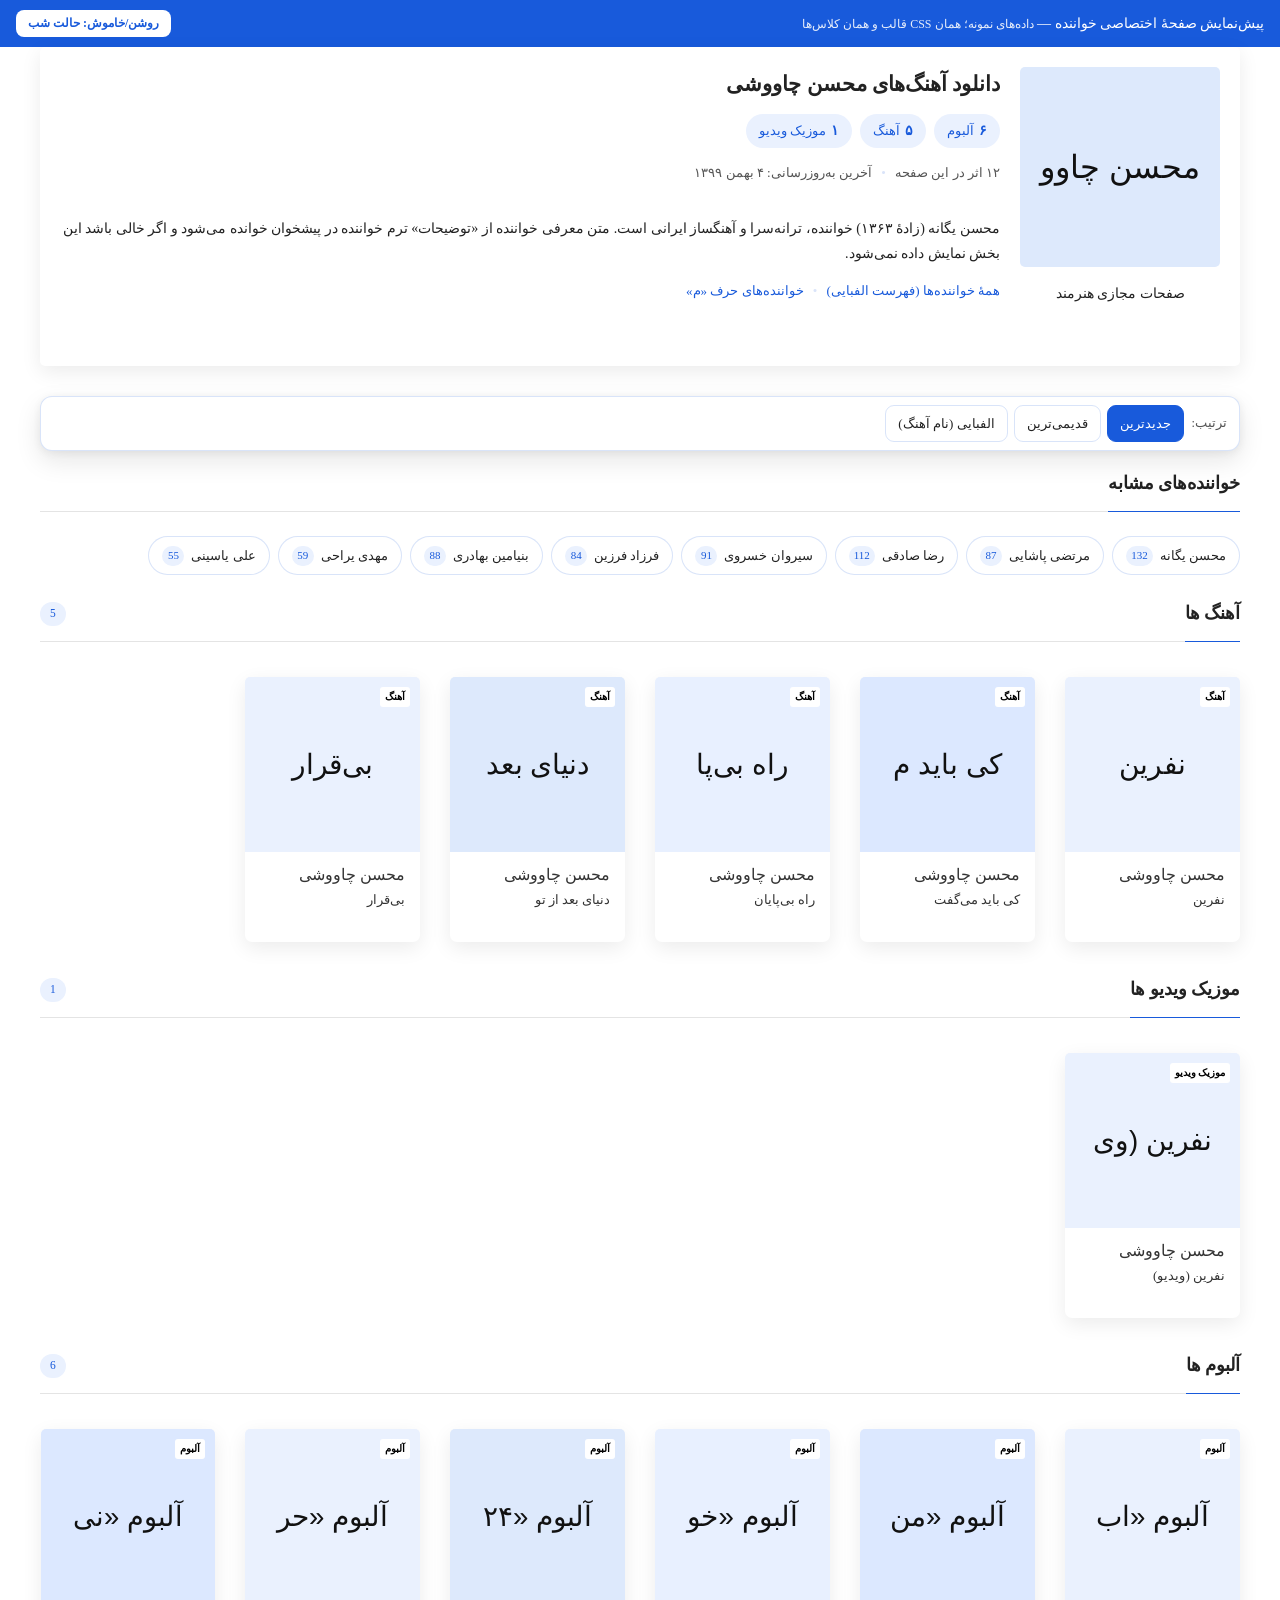
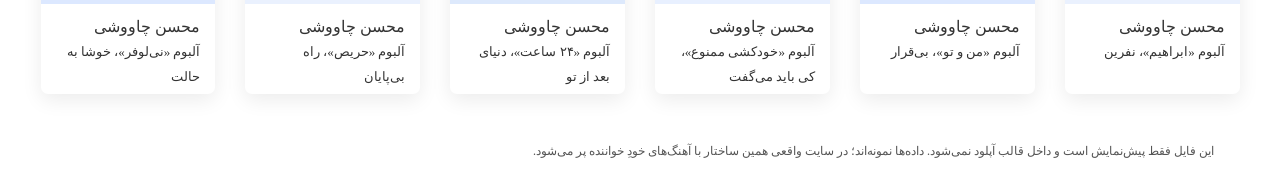
==== commit 85a9466e: "fix(artist): profile-header spacing, Persian numerals/dates, directory-url cache + focus styles User" ====
--- a/cover-post/preview/artist.html
+++ b/cover-post/preview/artist.html
@@ -4,7 +4,7 @@
 <meta charset="utf-8">
 <meta name="viewport" content="width=device-width, initial-scale=1">
 <meta name="theme-color" content="#185ADB">
-<title>پیش‌نمایش صفحهٔ اختصاصی خواننده — محسن یگانه</title>
+<title>پیش‌نمایش صفحهٔ اختصاصی خواننده — محسن چاووشی</title>
 <style>
 /* --- استایل واقعی قالب (همان style.css) --- */
 @charset "utf-8";
@@ -1834,6 +1834,55 @@
 	.ab-related__item{font-size:12px;padding:5px 10px;}
 }
 
+/* --------------------------------------------------------------------------------------------
+   ادامهٔ بخش ۱۶ — اصلاح فاصله‌ها و چیدمان سرتیتر پروفایل خواننده
+   (روی لپ‌تاپ، نشان‌های «۶ آهنگ / ۶ آلبوم» و خط «آخرین به‌روزرسانی» به هم چسبیده بودند)
+   همهٔ انتخابگرها یا مخصوص همین صفحه‌اند (ab-artist-page / ab-resume) یا مثل
+   .artist_name_head فقط در همین باکس استفاده می‌شوند.
+   -------------------------------------------------------------------------------------------- */
+
+.artist_box_detss .artist_name_head{float:none;width:auto;margin:0 0 12px;padding:0;
+	font-size:21px;line-height:1.65;text-align:right;}
+.artist_box_detss .artist_resume_box{float:none;width:auto;display:flex;flex-wrap:wrap;gap:8px;
+	margin:0 0 12px;padding:0;text-align:right;list-style:none;}
+.artist_box_detss .artist_resume_box li{display:inline-flex;align-items:center;gap:5px;margin:0;
+	padding:5px 13px;background:var(--ab-blue-soft);color:var(--ab-blue);border-radius:999px;
+	font-size:13px;line-height:1.9;}
+.artist_box_detss .artist_resume_box li .ab-resume__num{font-weight:700;font-size:14px;line-height:1;}
+.artist_box_detss .ab-artist-page__meta{margin:0 0 6px;font-size:13px;line-height:2;color:var(--ab-muted);}
+.artist_box_detss .ab-artist-page__links{margin:12px 0 0;}
+.artist_box_detss .clear2{padding:2px 0;}
+
+.night .artist_box_detss .artist_resume_box li{background:rgba(24,90,219,.22);color:#EAF1FE;}
+
+@media (max-width: 767px){
+	body.tax-singer .artist_box_tarlanweb .artists_imsf{float:none;margin:0 auto 16px;}
+	.artist_box_detss .artist_name_head{font-size:18px;line-height:1.7;margin-bottom:10px;}
+	.artist_box_detss .artist_resume_box{gap:6px;margin-bottom:10px;}
+	.artist_box_detss .ab-artist-page__meta{line-height:1.9;}
+}
+
+@media (max-width: 480px){
+	.artist_box_detss .artist_resume_box li{padding:4px 10px;font-size:12.5px;}
+	.artist_box_detss .artist_resume_box li .ab-resume__num{font-size:13px;}
+}
+
+/* حالت فوکوس برای همهٔ عناصر تعاملیِ کارهای ما (پیمایش با کیبورد) */
+.ab-artist-page__sortitem:focus-visible,
+.ab-artist-page__links a:focus-visible,
+.ab-related__item:focus-visible,
+.ab-artists__chip:focus-visible,
+.ab-artists__pill:focus-visible,
+.ab-artists__search-btn:focus-visible,
+.ab-artists__loadmore-btn:focus-visible,
+.ab-artists__az a:focus-visible,
+.ab-artists__search input:focus-visible{
+	outline:2px solid var(--ab-blue);outline-offset:2px;}
+.night .ab-artist-page__sortitem:focus-visible,
+.night .ab-related__item:focus-visible,
+.night .ab-artists__chip:focus-visible,
+.night .ab-artists__pill:focus-visible{outline-color:#4C8BFF;}
+
 /* --- فقط برای این پیش‌نمایش --- */
 body{background:var(--ab-page);color:var(--ab-text);}
 .preview-bar{background:var(--ab-blue);color:#fff;padding:10px 16px;display:flex;flex-wrap:wrap;gap:10px;align-items:center;justify-content:space-between;}
@@ -1853,7 +1902,7 @@
 <div class="tarlanweb_center">
 	<div class="artist_box_tarlanweb">
 		<div class="artists_imsf">
-			<img src="data:image/svg+xml;utf8,<svg xmlns='http://www.w3.org/2000/svg' width='190' height='190'><rect width='190' height='190' fill='%23DDE9FC'/><text x='95' y='105' font-size='30' fill='%23111' text-anchor='middle' font-family='sans-serif'>محسن یگان</text></svg>" width="200" height="200" alt="محسن یگانه" title="محسن یگانه">
+			<img src="data:image/svg+xml;utf8,<svg xmlns='http://www.w3.org/2000/svg' width='190' height='190'><rect width='190' height='190' fill='%23DDE9FC'/><text x='95' y='105' font-size='30' fill='%23111' text-anchor='middle' font-family='sans-serif'>محسن چاوو</text></svg>" width="200" height="200" alt="محسن چاووشی" title="محسن چاووشی">
 			<div class="socials_box">
 				<span>صفحات مجازی هنرمند</span>
 				<a href="#" class="icofont-instagram" aria-label="instagram"></a>
@@ -1865,11 +1914,13 @@
 		</div>
 
 		<div class="artist_box_detss">
-			<h1 class="artist_name_head">دانلود آهنگ‌های محسن یگانه</h1>
+			<h1 class="artist_name_head">دانلود آهنگ‌های محسن چاووشی</h1>
 			<ul class="artist_resume_box">
-				<li>۱۰ آهنگ ها</li>
+				<li><span class="ab-resume__num">۶</span> آلبوم</li>
+				<li><span class="ab-resume__num">۵</span> آهنگ</li>
+				<li><span class="ab-resume__num">۱</span> موزیک ویدیو</li>
 			</ul>
-			<p class="ab-artist-page__meta">۱۰ اثر در این صفحه <span class="ab-artist-page__dot">•</span> آخرین به‌روزرسانی: ۱۴ مهر ۱۴۰۵</p>
+			<p class="ab-artist-page__meta">۱۲ اثر در این صفحه <span class="ab-artist-page__dot">•</span> آخرین به‌روزرسانی: ۴ بهمن ۱۳۹۹</p>
 			<div class="clear2"></div>
 			<div class="artist_txt_box">
 				<p>محسن یگانه (زادهٔ ۱۳۶۳) خواننده، ترانه‌سرا و آهنگساز ایرانی است. متن معرفی خواننده از «توضیحات» ترم خواننده در پیشخوان خوانده می‌شود و اگر خالی باشد این بخش نمایش داده نمی‌شود.</p>
@@ -1902,7 +1953,7 @@
 			<div class="clear"></div><div class="liner"></div>
 		</div>
 		<div class="ab-related__list">
-			<a class="ab-related__item" href="#">رضا صادقی<span class="ab-related__count">112</span></a><a class="ab-related__item" href="#">مرتضی پاشایی<span class="ab-related__count">87</span></a><a class="ab-related__item" href="#">سیروان خسروی<span class="ab-related__count">91</span></a><a class="ab-related__item" href="#">بنیامین بهادری<span class="ab-related__count">88</span></a><a class="ab-related__item" href="#">علی یاسینی<span class="ab-related__count">55</span></a><a class="ab-related__item" href="#">مهدی یراحی<span class="ab-related__count">59</span></a><a class="ab-related__item" href="#">فرزاد فرزین<span class="ab-related__count">84</span></a><a class="ab-related__item" href="#">امیرعباس گلاب<span class="ab-related__count">74</span></a>
+			<a class="ab-related__item" href="#">محسن یگانه<span class="ab-related__count">132</span></a><a class="ab-related__item" href="#">مرتضی پاشایی<span class="ab-related__count">87</span></a><a class="ab-related__item" href="#">رضا صادقی<span class="ab-related__count">112</span></a><a class="ab-related__item" href="#">سیروان خسروی<span class="ab-related__count">91</span></a><a class="ab-related__item" href="#">فرزاد فرزین<span class="ab-related__count">84</span></a><a class="ab-related__item" href="#">بنیامین بهادری<span class="ab-related__count">88</span></a><a class="ab-related__item" href="#">مهدی یراحی<span class="ab-related__count">59</span></a><a class="ab-related__item" href="#">علی یاسینی<span class="ab-related__count">55</span></a>
 			<div class="clear"></div>
 		</div>
 	</div>
@@ -1911,50 +1962,43 @@
 	<div class="song_boxs">
 		<div class="songs_title_box">
 			<h3>آهنگ ها</h3>
-			<span class="ab-bucket-count">6</span>
+			<span class="ab-bucket-count">5</span>
 			<div class="clear"></div><div class="liner"></div>
 		</div>
 		<div class="song_boxs_posts">
 			<ul>
 							<li><article class="songs_post">
 								<header>
-									<figure><a rel="nofollow" href="#"><img src="data:image/svg+xml;utf8,<svg xmlns='http://www.w3.org/2000/svg' width='190' height='190'><rect width='190' height='190' fill='%23EAF1FE'/><text x='95' y='105' font-size='30' fill='%23111' text-anchor='middle' font-family='sans-serif'>چهار دیوا</text></svg>" width="190" height="190" alt="چهار دیوار" title="چهار دیوار"></a></figure>
-									<h2><a href="#">محسن یگانه<span>چهار دیوار</span></a></h2>
+									<figure><a rel="nofollow" href="#"><img src="data:image/svg+xml;utf8,<svg xmlns='http://www.w3.org/2000/svg' width='190' height='190'><rect width='190' height='190' fill='%23EAF1FE'/><text x='95' y='105' font-size='30' fill='%23111' text-anchor='middle' font-family='sans-serif'>نفرین</text></svg>" width="190" height="190" alt="نفرین" title="نفرین"></a></figure>
+									<h2><a href="#">محسن چاووشی<span>نفرین</span></a></h2>
 								</header>
 								<footer><span class="ft_box_format">آهنگ</span></footer>
 							</article></li>
 							<li><article class="songs_post">
 								<header>
-									<figure><a rel="nofollow" href="#"><img src="data:image/svg+xml;utf8,<svg xmlns='http://www.w3.org/2000/svg' width='190' height='190'><rect width='190' height='190' fill='%23DCE8FF'/><text x='95' y='105' font-size='30' fill='%23111' text-anchor='middle' font-family='sans-serif'>بهت قول م</text></svg>" width="190" height="190" alt="بهت قول می‌دم" title="بهت قول می‌دم"></a></figure>
-									<h2><a href="#">محسن یگانه<span>بهت قول می‌دم</span></a></h2>
+									<figure><a rel="nofollow" href="#"><img src="data:image/svg+xml;utf8,<svg xmlns='http://www.w3.org/2000/svg' width='190' height='190'><rect width='190' height='190' fill='%23DCE8FF'/><text x='95' y='105' font-size='30' fill='%23111' text-anchor='middle' font-family='sans-serif'>کی باید م</text></svg>" width="190" height="190" alt="کی باید می‌گفت" title="کی باید می‌گفت"></a></figure>
+									<h2><a href="#">محسن چاووشی<span>کی باید می‌گفت</span></a></h2>
 								</header>
 								<footer><span class="ft_box_format">آهنگ</span></footer>
 							</article></li>
 							<li><article class="songs_post">
 								<header>
-									<figure><a rel="nofollow" href="#"><img src="data:image/svg+xml;utf8,<svg xmlns='http://www.w3.org/2000/svg' width='190' height='190'><rect width='190' height='190' fill='%23E8F0FF'/><text x='95' y='105' font-size='30' fill='%23111' text-anchor='middle' font-family='sans-serif'>نشکن دلمو</text></svg>" width="190" height="190" alt="نشکن دلمو" title="نشکن دلمو"></a></figure>
-									<h2><a href="#">محسن یگانه<span>نشکن دلمو</span></a></h2>
+									<figure><a rel="nofollow" href="#"><img src="data:image/svg+xml;utf8,<svg xmlns='http://www.w3.org/2000/svg' width='190' height='190'><rect width='190' height='190' fill='%23E8F0FF'/><text x='95' y='105' font-size='30' fill='%23111' text-anchor='middle' font-family='sans-serif'>راه بی‌پا</text></svg>" width="190" height="190" alt="راه بی‌پایان" title="راه بی‌پایان"></a></figure>
+									<h2><a href="#">محسن چاووشی<span>راه بی‌پایان</span></a></h2>
 								</header>
 								<footer><span class="ft_box_format">آهنگ</span></footer>
 							</article></li>
 							<li><article class="songs_post">
 								<header>
-									<figure><a rel="nofollow" href="#"><img src="data:image/svg+xml;utf8,<svg xmlns='http://www.w3.org/2000/svg' width='190' height='190'><rect width='190' height='190' fill='%23DDE9FC'/><text x='95' y='105' font-size='30' fill='%23111' text-anchor='middle' font-family='sans-serif'>آرامش</text></svg>" width="190" height="190" alt="آرامش" title="آرامش"></a></figure>
-									<h2><a href="#">محسن یگانه<span>آرامش</span></a></h2>
+									<figure><a rel="nofollow" href="#"><img src="data:image/svg+xml;utf8,<svg xmlns='http://www.w3.org/2000/svg' width='190' height='190'><rect width='190' height='190' fill='%23DDE9FC'/><text x='95' y='105' font-size='30' fill='%23111' text-anchor='middle' font-family='sans-serif'>دنیای بعد</text></svg>" width="190" height="190" alt="دنیای بعد از تو" title="دنیای بعد از تو"></a></figure>
+									<h2><a href="#">محسن چاووشی<span>دنیای بعد از تو</span></a></h2>
 								</header>
 								<footer><span class="ft_box_format">آهنگ</span></footer>
 							</article></li>
 							<li><article class="songs_post">
 								<header>
-									<figure><a rel="nofollow" href="#"><img src="data:image/svg+xml;utf8,<svg xmlns='http://www.w3.org/2000/svg' width='190' height='190'><rect width='190' height='190' fill='%23EAF1FE'/><text x='95' y='105' font-size='30' fill='%23111' text-anchor='middle' font-family='sans-serif'>خوشبختیت </text></svg>" width="190" height="190" alt="خوشبختیت آرزومه" title="خوشبختیت آرزومه"></a></figure>
-									<h2><a href="#">محسن یگانه<span>خوشبختیت آرزومه</span></a></h2>
-								</header>
-								<footer><span class="ft_box_format">آهنگ</span></footer>
-							</article></li>
-							<li><article class="songs_post">
-								<header>
-									<figure><a rel="nofollow" href="#"><img src="data:image/svg+xml;utf8,<svg xmlns='http://www.w3.org/2000/svg' width='190' height='190'><rect width='190' height='190' fill='%23DCE8FF'/><text x='95' y='105' font-size='30' fill='%23111' text-anchor='middle' font-family='sans-serif'>یه راهی</text></svg>" width="190" height="190" alt="یه راهی" title="یه راهی"></a></figure>
-									<h2><a href="#">محسن یگانه<span>یه راهی</span></a></h2>
+									<figure><a rel="nofollow" href="#"><img src="data:image/svg+xml;utf8,<svg xmlns='http://www.w3.org/2000/svg' width='190' height='190'><rect width='190' height='190' fill='%23EAF1FE'/><text x='95' y='105' font-size='30' fill='%23111' text-anchor='middle' font-family='sans-serif'>بی‌قرار</text></svg>" width="190" height="190" alt="بی‌قرار" title="بی‌قرار"></a></figure>
+									<h2><a href="#">محسن چاووشی<span>بی‌قرار</span></a></h2>
 								</header>
 								<footer><span class="ft_box_format">آهنگ</span></footer>
 							</article></li>
@@ -1967,22 +2011,15 @@
 	<div class="song_boxs">
 		<div class="songs_title_box">
 			<h3>موزیک ویدیو ها</h3>
-			<span class="ab-bucket-count">2</span>
+			<span class="ab-bucket-count">1</span>
 			<div class="clear"></div><div class="liner"></div>
 		</div>
 		<div class="song_boxs_posts">
 			<ul>
 							<li><article class="songs_post">
 								<header>
-									<figure><a rel="nofollow" href="#"><img src="data:image/svg+xml;utf8,<svg xmlns='http://www.w3.org/2000/svg' width='190' height='190'><rect width='190' height='190' fill='%23EAF1FE'/><text x='95' y='105' font-size='30' fill='%23111' text-anchor='middle' font-family='sans-serif'>چهار دیوا</text></svg>" width="190" height="190" alt="چهار دیوار (ویدیو)" title="چهار دیوار (ویدیو)"></a></figure>
-									<h2><a href="#">محسن یگانه<span>چهار دیوار (ویدیو)</span></a></h2>
-								</header>
-								<footer><span class="ft_box_format">موزیک ویدیو</span></footer>
-							</article></li>
-							<li><article class="songs_post">
-								<header>
-									<figure><a rel="nofollow" href="#"><img src="data:image/svg+xml;utf8,<svg xmlns='http://www.w3.org/2000/svg' width='190' height='190'><rect width='190' height='190' fill='%23DCE8FF'/><text x='95' y='105' font-size='30' fill='%23111' text-anchor='middle' font-family='sans-serif'>آرامش (وی</text></svg>" width="190" height="190" alt="آرامش (ویدیو)" title="آرامش (ویدیو)"></a></figure>
-									<h2><a href="#">محسن یگانه<span>آرامش (ویدیو)</span></a></h2>
+									<figure><a rel="nofollow" href="#"><img src="data:image/svg+xml;utf8,<svg xmlns='http://www.w3.org/2000/svg' width='190' height='190'><rect width='190' height='190' fill='%23EAF1FE'/><text x='95' y='105' font-size='30' fill='%23111' text-anchor='middle' font-family='sans-serif'>نفرین (وی</text></svg>" width="190" height="190" alt="نفرین (ویدیو)" title="نفرین (ویدیو)"></a></figure>
+									<h2><a href="#">محسن چاووشی<span>نفرین (ویدیو)</span></a></h2>
 								</header>
 								<footer><span class="ft_box_format">موزیک ویدیو</span></footer>
 							</article></li>
@@ -1995,22 +2032,50 @@
 	<div class="song_boxs">
 		<div class="songs_title_box">
 			<h3>آلبوم ها</h3>
-			<span class="ab-bucket-count">2</span>
+			<span class="ab-bucket-count">6</span>
 			<div class="clear"></div><div class="liner"></div>
 		</div>
 		<div class="song_boxs_posts">
 			<ul>
 							<li><article class="songs_post">
 								<header>
-									<figure><a rel="nofollow" href="#"><img src="data:image/svg+xml;utf8,<svg xmlns='http://www.w3.org/2000/svg' width='190' height='190'><rect width='190' height='190' fill='%23EAF1FE'/><text x='95' y='105' font-size='30' fill='%23111' text-anchor='middle' font-family='sans-serif'>آلبوم «حا</text></svg>" width="190" height="190" alt="آلبوم «حاضر»، همراه" title="آلبوم «حاضر»، همراه"></a></figure>
-									<h2><a href="#">محسن یگانه<span>آلبوم «حاضر»، همراه</span></a></h2>
+									<figure><a rel="nofollow" href="#"><img src="data:image/svg+xml;utf8,<svg xmlns='http://www.w3.org/2000/svg' width='190' height='190'><rect width='190' height='190' fill='%23EAF1FE'/><text x='95' y='105' font-size='30' fill='%23111' text-anchor='middle' font-family='sans-serif'>آلبوم «اب</text></svg>" width="190" height="190" alt="آلبوم «ابراهیم»، نفرین" title="آلبوم «ابراهیم»، نفرین"></a></figure>
+									<h2><a href="#">محسن چاووشی<span>آلبوم «ابراهیم»، نفرین</span></a></h2>
 								</header>
 								<footer><span class="ft_box_format">آلبوم</span></footer>
 							</article></li>
 							<li><article class="songs_post">
 								<header>
-									<figure><a rel="nofollow" href="#"><img src="data:image/svg+xml;utf8,<svg xmlns='http://www.w3.org/2000/svg' width='190' height='190'><rect width='190' height='190' fill='%23DCE8FF'/><text x='95' y='105' font-size='30' fill='%23111' text-anchor='middle' font-family='sans-serif'>آلبوم «نف</text></svg>" width="190" height="190" alt="آلبوم «نفس‌های نامنظم»، بهت قول می‌دم" title="آلبوم «نفس‌های نامنظم»، بهت قول می‌دم"></a></figure>
-									<h2><a href="#">محسن یگانه<span>آلبوم «نفس‌های نامنظم»، بهت قول می‌دم</span></a></h2>
+									<figure><a rel="nofollow" href="#"><img src="data:image/svg+xml;utf8,<svg xmlns='http://www.w3.org/2000/svg' width='190' height='190'><rect width='190' height='190' fill='%23DCE8FF'/><text x='95' y='105' font-size='30' fill='%23111' text-anchor='middle' font-family='sans-serif'>آلبوم «من</text></svg>" width="190" height="190" alt="آلبوم «من و تو»، بی‌قرار" title="آلبوم «من و تو»، بی‌قرار"></a></figure>
+									<h2><a href="#">محسن چاووشی<span>آلبوم «من و تو»، بی‌قرار</span></a></h2>
+								</header>
+								<footer><span class="ft_box_format">آلبوم</span></footer>
+							</article></li>
+							<li><article class="songs_post">
+								<header>
+									<figure><a rel="nofollow" href="#"><img src="data:image/svg+xml;utf8,<svg xmlns='http://www.w3.org/2000/svg' width='190' height='190'><rect width='190' height='190' fill='%23E8F0FF'/><text x='95' y='105' font-size='30' fill='%23111' text-anchor='middle' font-family='sans-serif'>آلبوم «خو</text></svg>" width="190" height="190" alt="آلبوم «خودکشی ممنوع»، کی باید می‌گفت" title="آلبوم «خودکشی ممنوع»، کی باید می‌گفت"></a></figure>
+									<h2><a href="#">محسن چاووشی<span>آلبوم «خودکشی ممنوع»، کی باید می‌گفت</span></a></h2>
+								</header>
+								<footer><span class="ft_box_format">آلبوم</span></footer>
+							</article></li>
+							<li><article class="songs_post">
+								<header>
+									<figure><a rel="nofollow" href="#"><img src="data:image/svg+xml;utf8,<svg xmlns='http://www.w3.org/2000/svg' width='190' height='190'><rect width='190' height='190' fill='%23DDE9FC'/><text x='95' y='105' font-size='30' fill='%23111' text-anchor='middle' font-family='sans-serif'>آلبوم «۲۴</text></svg>" width="190" height="190" alt="آلبوم «۲۴ ساعت»، دنیای بعد از تو" title="آلبوم «۲۴ ساعت»، دنیای بعد از تو"></a></figure>
+									<h2><a href="#">محسن چاووشی<span>آلبوم «۲۴ ساعت»، دنیای بعد از تو</span></a></h2>
+								</header>
+								<footer><span class="ft_box_format">آلبوم</span></footer>
+							</article></li>
+							<li><article class="songs_post">
+								<header>
+									<figure><a rel="nofollow" href="#"><img src="data:image/svg+xml;utf8,<svg xmlns='http://www.w3.org/2000/svg' width='190' height='190'><rect width='190' height='190' fill='%23EAF1FE'/><text x='95' y='105' font-size='30' fill='%23111' text-anchor='middle' font-family='sans-serif'>آلبوم «حر</text></svg>" width="190" height="190" alt="آلبوم «حریص»، راه بی‌پایان" title="آلبوم «حریص»، راه بی‌پایان"></a></figure>
+									<h2><a href="#">محسن چاووشی<span>آلبوم «حریص»، راه بی‌پایان</span></a></h2>
+								</header>
+								<footer><span class="ft_box_format">آلبوم</span></footer>
+							</article></li>
+							<li><article class="songs_post">
+								<header>
+									<figure><a rel="nofollow" href="#"><img src="data:image/svg+xml;utf8,<svg xmlns='http://www.w3.org/2000/svg' width='190' height='190'><rect width='190' height='190' fill='%23DCE8FF'/><text x='95' y='105' font-size='30' fill='%23111' text-anchor='middle' font-family='sans-serif'>آلبوم «نی</text></svg>" width="190" height="190" alt="آلبوم «نی‌لوفر»، خوشا به حالت" title="آلبوم «نی‌لوفر»، خوشا به حالت"></a></figure>
+									<h2><a href="#">محسن چاووشی<span>آلبوم «نی‌لوفر»، خوشا به حالت</span></a></h2>
 								</header>
 								<footer><span class="ft_box_format">آلبوم</span></footer>
 							</article></li>
